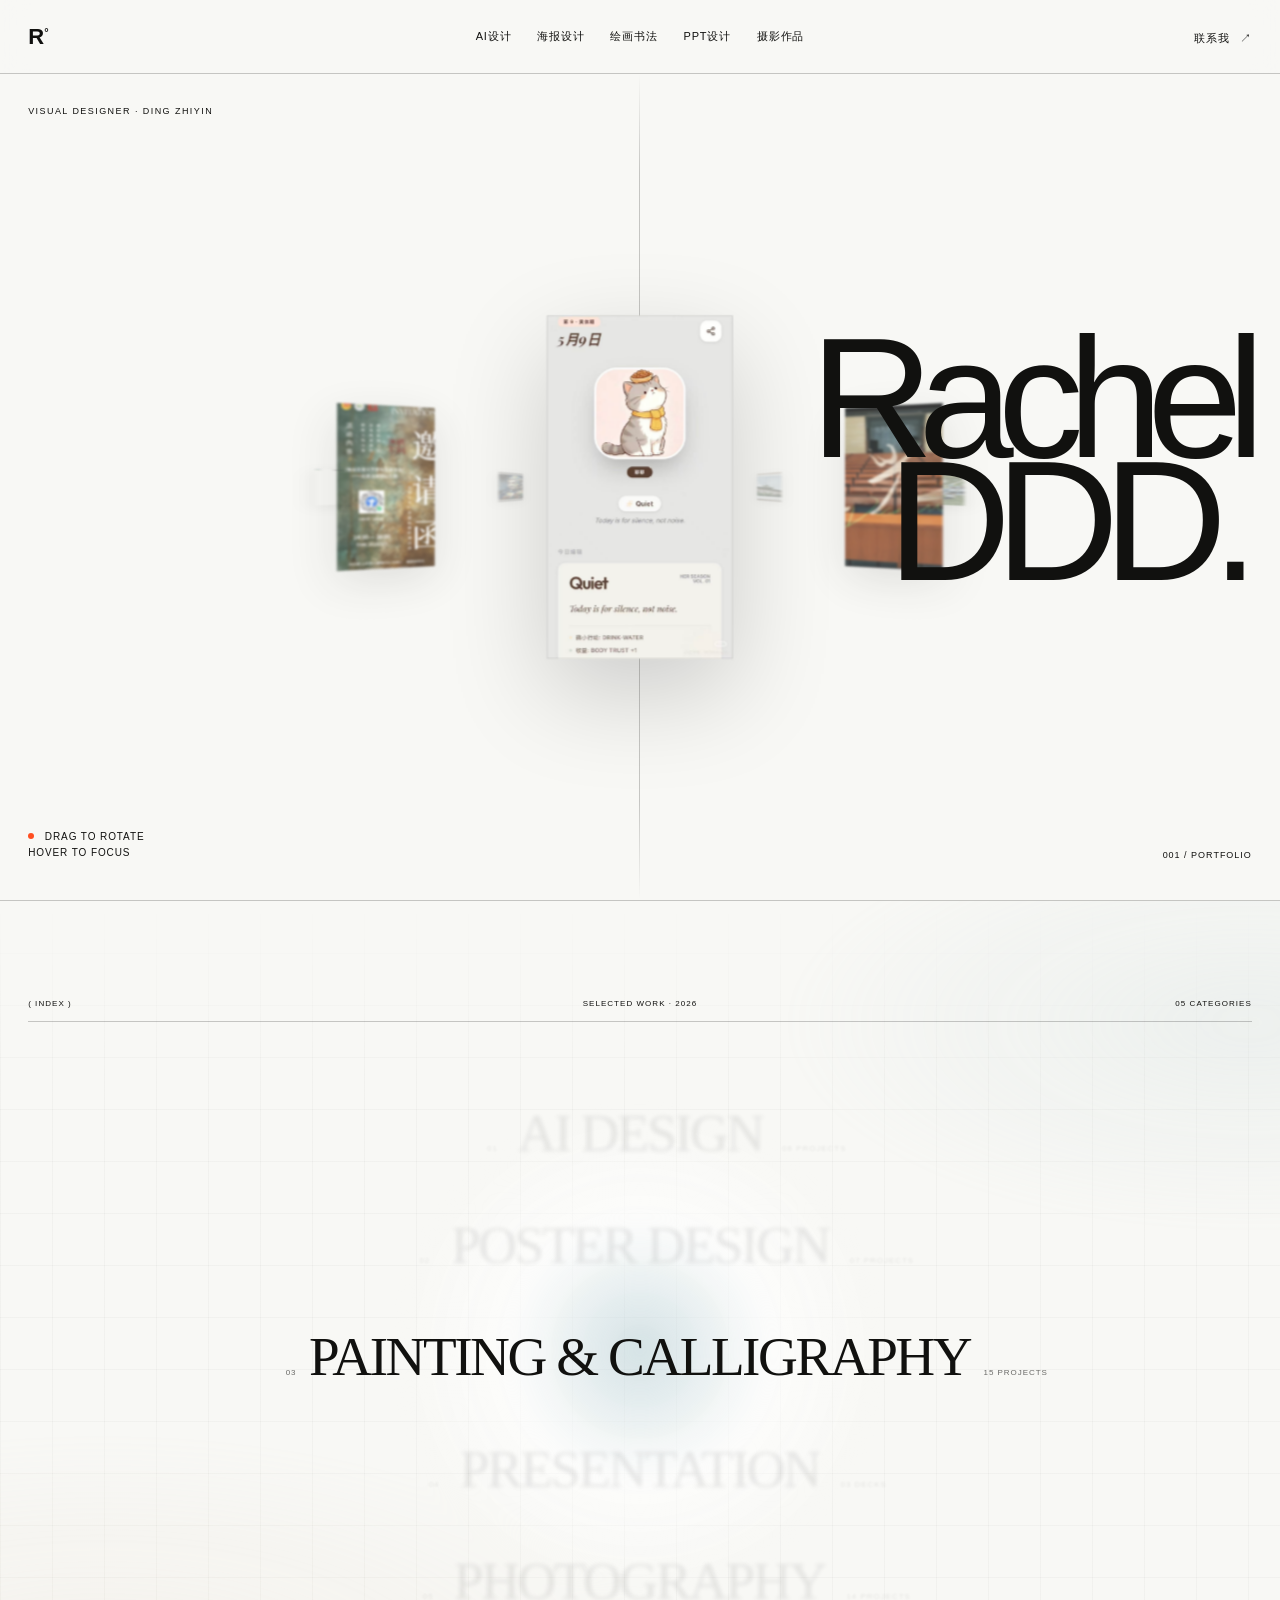
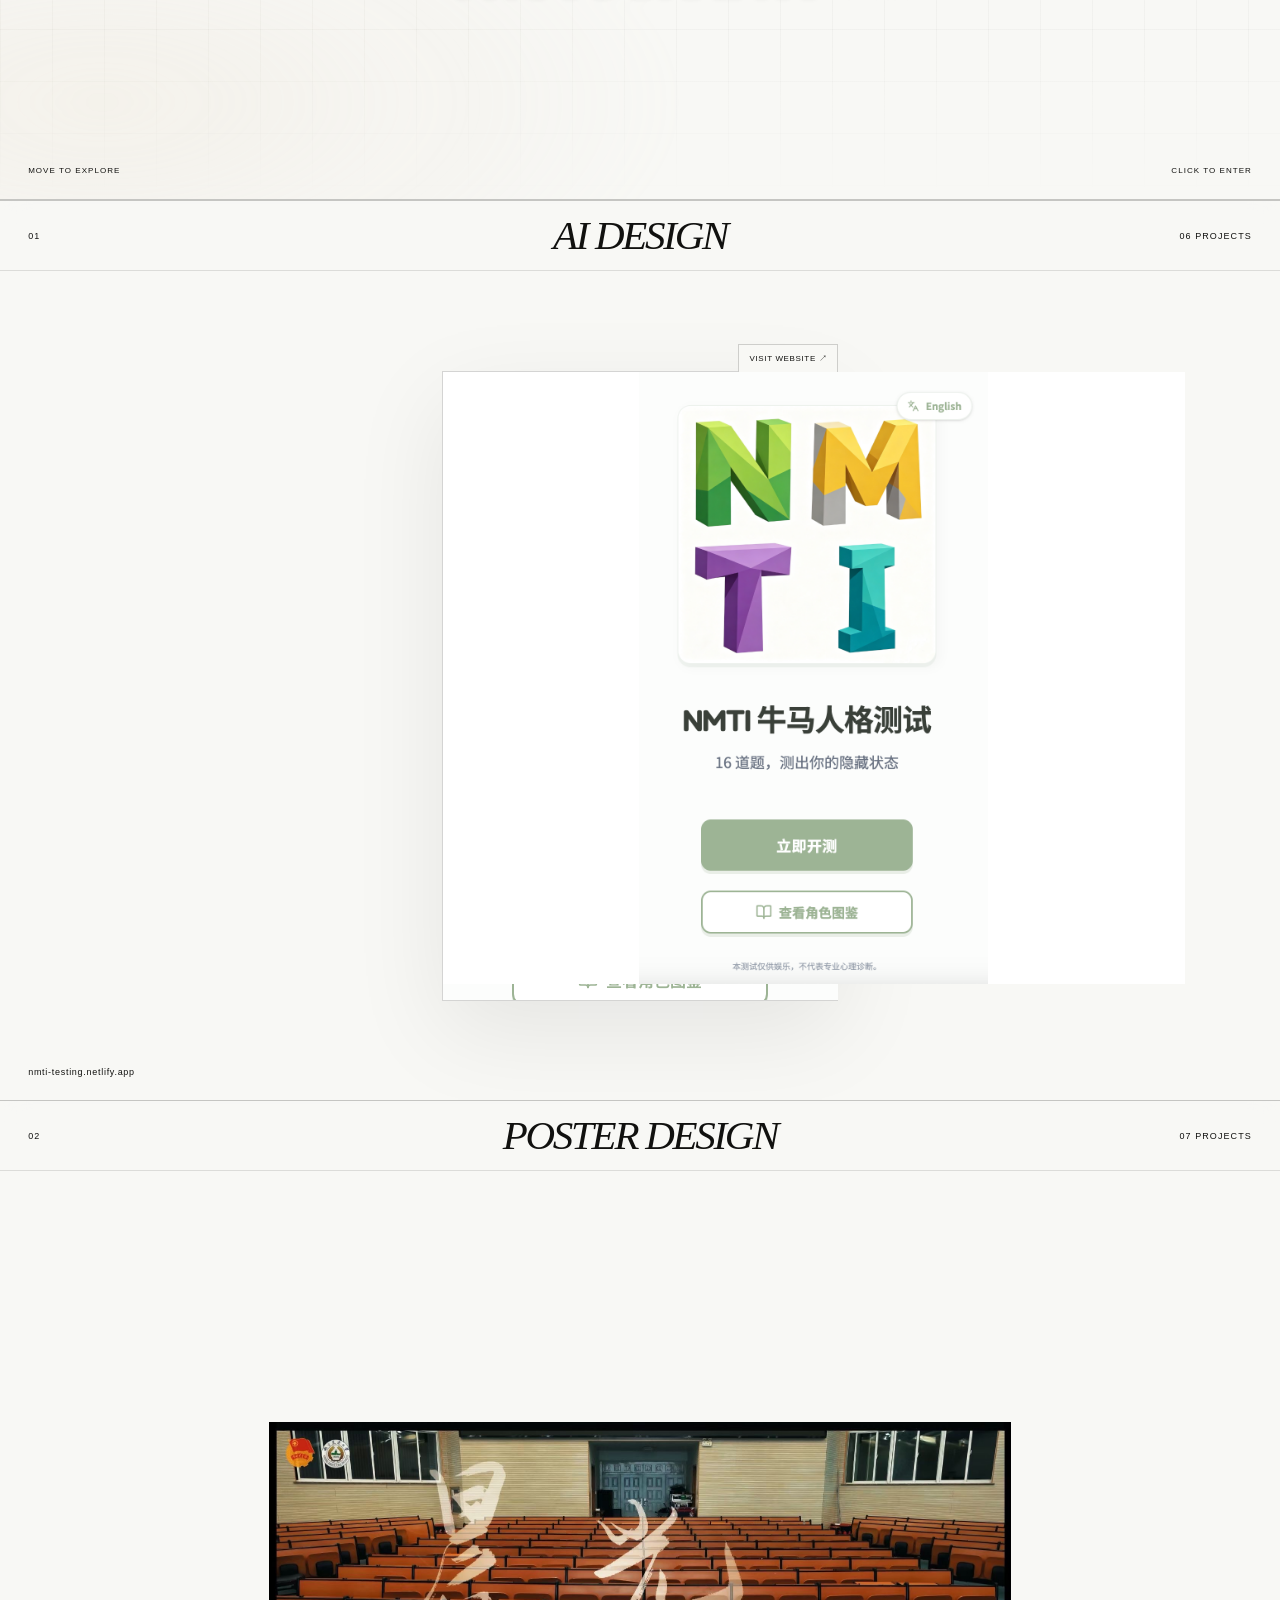
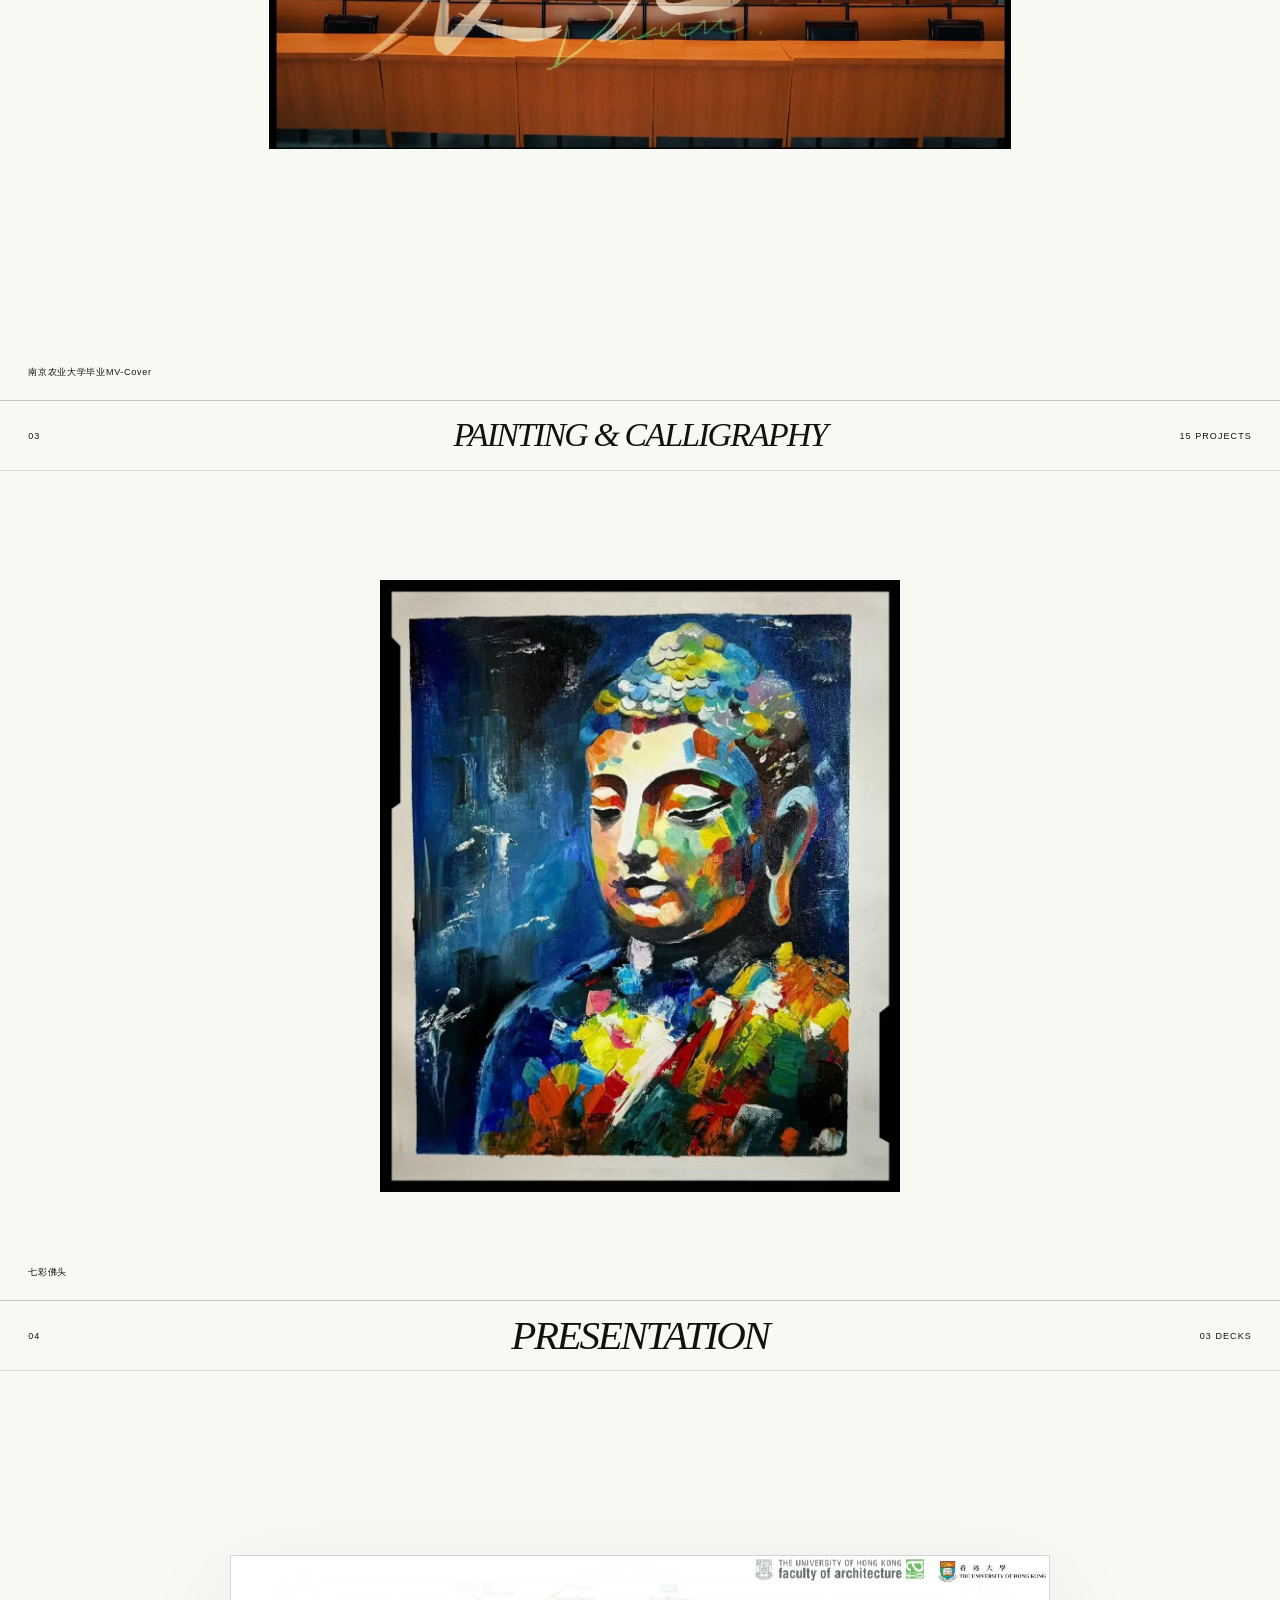
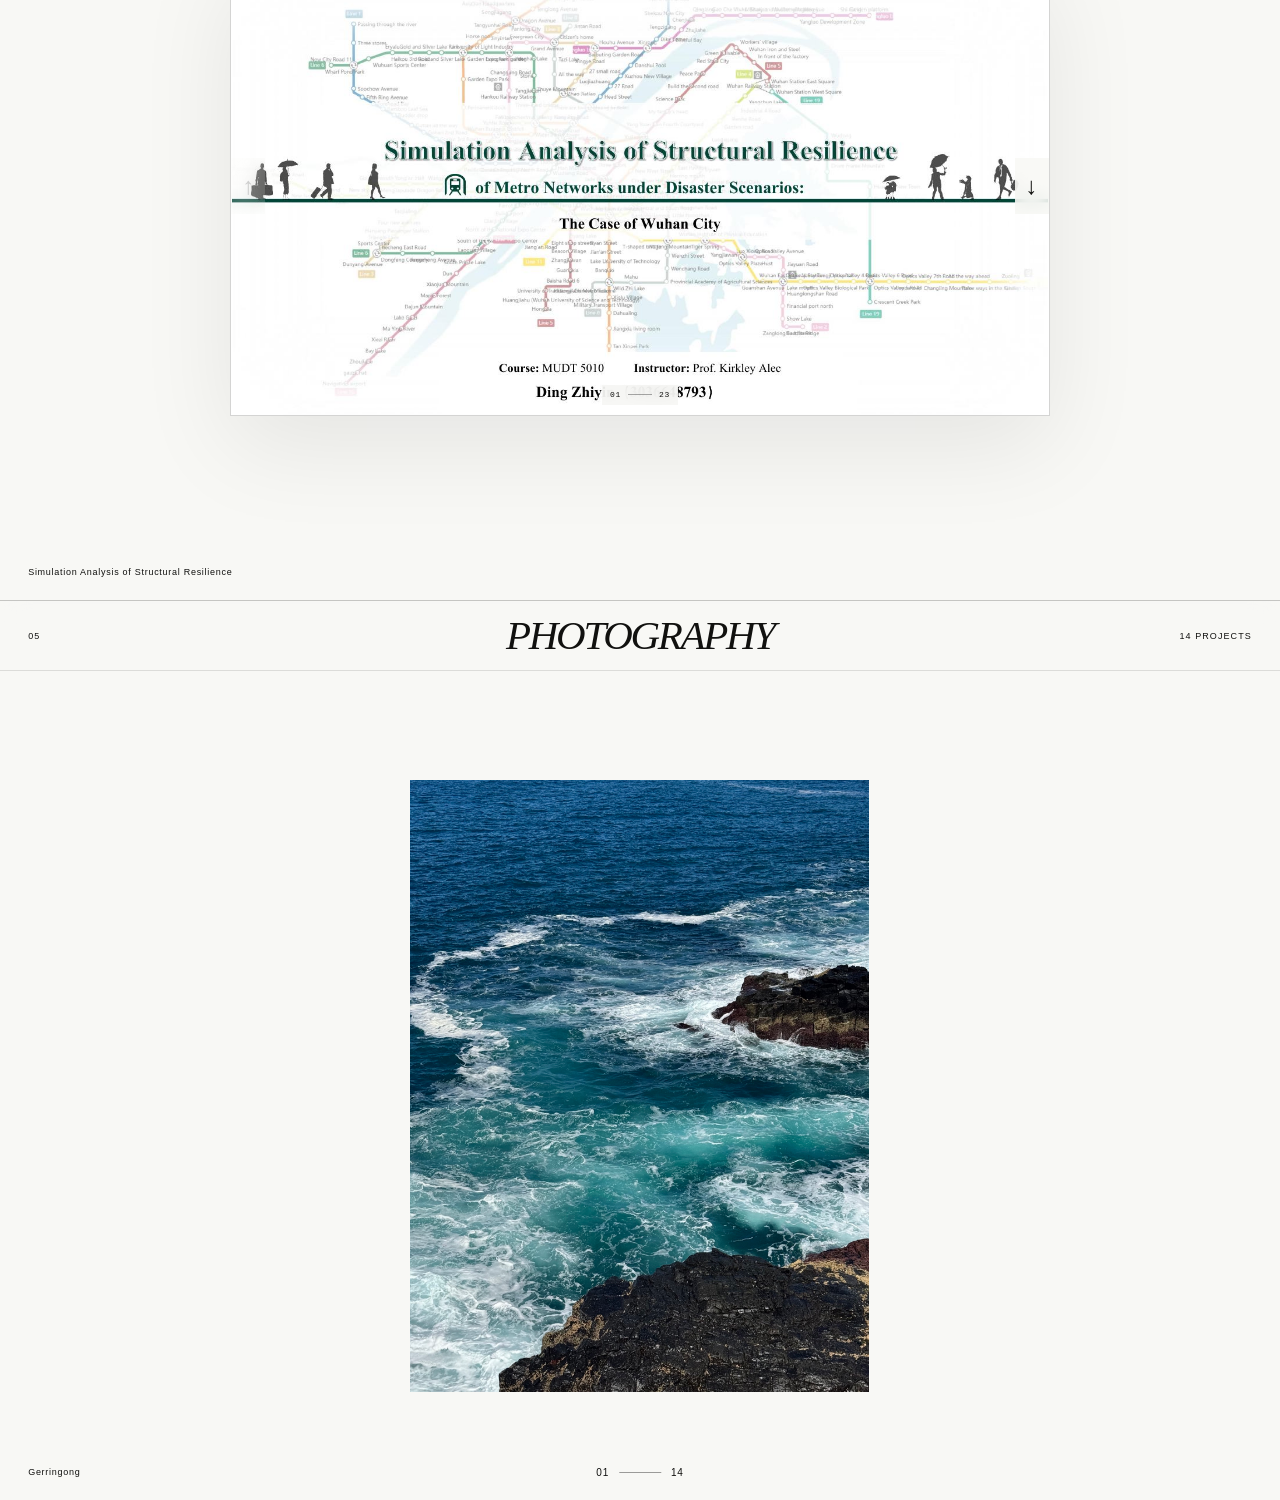
==== preview.html @ ac57196e "Refine interactive project sizing and vertical PPT reading" ====
<!doctype html>
<html lang="zh-CN">
<head>
  <meta charset="utf-8" />
  <meta http-equiv="Content-Type" content="text/html; charset=utf-8" />
  <meta name="viewport" content="width=device-width,initial-scale=1" />
  <title>RachelDDD — Visual Designer</title>
  <link rel="stylesheet" href="app/globals.css" />
</head>
<body>
  <main class="portfolio-shell">
    <header class="site-header">
      <a class="monogram" href="#top">R<span>°</span></a>
      <nav aria-label="作品分类">
        <a href="#category-1">AI设计</a><a href="#category-2">海报设计</a>
        <a href="#category-3">绘画书法</a><a href="#category-4">PPT设计</a><a href="#category-5">摄影作品</a><a class="project-nav-contact" href="mailto:dingzhiyin1025@gmail.com">CONTACT</a>
      </nav>
      <div class="contact-menu">
        <button class="contact" type="button" aria-haspopup="true">联系我 <span>↗</span></button>
        <div class="contact-details" aria-label="联系方式">
          <a href="tel:+8618013836608"><small>TEL</small><strong>+86 18013836608</strong></a>
          <a href="mailto:dingzhiyin1025@gmail.com"><small>EMAIL</small><strong>dingzhiyin1025@gmail.com</strong></a>
        </div>
      </div>
    </header>
    <section class="hero" id="top">
      <div class="intro-meta"><span>VISUAL DESIGNER · DING ZHIYIN</span></div>
      <div class="name-lockup"><span>Rachel</span><span>DDD.</span></div>
      <p class="instruction"><span class="dot"></span> Drag to rotate<br> Hover to focus</p>
      <div class="carousel-stage" aria-label="拖拽浏览作品">
        <div class="carousel-ring">
          <button class="carousel-card" aria-label="App 概览"><img src="public/covers/cover-01.jpg" alt="App 概览"></button>
          <button class="carousel-card" aria-label="毕业 MV 封面"><img src="public/covers/cover-02.jpg" alt="毕业 MV 封面"></button>
          <button class="carousel-card" aria-label="毕业海报"><img src="public/covers/cover-03.jpg" alt="毕业海报"></button>
          <button class="carousel-card" aria-label="油画作品一"><img src="public/covers/cover-04.jpg" alt="油画作品一"></button>
          <button class="carousel-card" aria-label="油画作品二"><img src="public/covers/cover-05.jpg" alt="油画作品二"></button>
          <button class="carousel-card" aria-label="油画作品九"><img src="public/covers/cover-06.jpg" alt="油画作品九"></button>
          <button class="carousel-card" aria-label="邀请函设计"><img src="public/covers/cover-07.jpg" alt="邀请函设计"></button>
        </div>
      </div>
      <div class="index-mark">001 / PORTFOLIO</div>
    </section>
    <section class="directory-page" id="directory" aria-label="作品目录">
      <div class="directory-light" aria-hidden="true"></div>
      <div class="directory-preview" aria-hidden="true"><img src="public/projects/ai/app-overview.jpg" alt="" loading="lazy" decoding="async"></div>
      <header class="directory-header"><span>( INDEX )</span><span>SELECTED WORK · 2026</span><span>05 CATEGORIES</span></header>
      <div class="directory-list">
        <a class="directory-item" href="#category-1" data-category="0" data-preview="public/projects/ai/app-overview.jpg" data-color="126,178,201"><span>01</span><h2>AI DESIGN</h2><em>06 PROJECTS</em><b>↗</b></a>
        <a class="directory-item" href="#category-2" data-category="1" data-preview="public/projects/posters/mv-cover.jpg" data-color="202,146,118"><span>02</span><h2>POSTER DESIGN</h2><em>07 PROJECTS</em><b>↗</b></a>
        <a class="directory-item" href="#category-3" data-category="2" data-preview="public/projects/paintings/mountain-folds-v3.jpg" data-color="127,166,139"><span>03</span><h2>PAINTING &amp; CALLIGRAPHY</h2><em>15 PROJECTS</em><b>↗</b></a>
        <a class="directory-item" href="#category-4" data-category="3" data-preview="public/projects/ppt/5010-01.jpg" data-color="137,150,191"><span>04</span><h2>PRESENTATION</h2><em>03 DECKS</em><b>↗</b></a>
        <a class="directory-item" href="#category-5" data-category="4" data-preview="public/projects/photography/sunset-heaven.jpg" data-color="224,176,105"><span>05</span><h2>PHOTOGRAPHY</h2><em>14 PROJECTS</em><b>↗</b></a>
      </div>
      <footer class="directory-footer"><span>MOVE TO EXPLORE</span><span>CLICK TO ENTER</span></footer>
    </section>
    <div class="project-index">
      <section class="project-section is-theme-active" id="category-1">
        <header class="project-heading"><span>01</span><h2>AI DESIGN</h2><span>06 PROJECTS</span></header>
        <div class="masonry-grid">
          <figure class="project-item project-item--website"><div class="website-viewer website-viewer--nmti"><img class="website-poster" src="public/projects/ai/nmti.png" alt="NMTI 牛马人格测试网站预览" loading="lazy" decoding="async"><iframe data-src="public/nmti-app/index.html" title="NMTI 牛马人格测试网站作品" loading="lazy" allow="fullscreen"></iframe><div class="website-fallback"><span>INTERACTIVE WEBSITE</span><a href="https://nmti-testing.netlify.app/" target="_blank" rel="noopener noreferrer">OPEN IN SAFARI ↗</a></div><a class="website-launch" href="https://nmti-testing.netlify.app/" target="_blank" rel="noopener noreferrer">VISIT WEBSITE ↗</a></div><figcaption>nmti-testing.netlify.app</figcaption></figure>
          <figure class="project-item project-item--website"><div class="website-viewer"><iframe data-src="https://forseason.netlify.app/" title="forseason.netlify.app 网站作品" loading="lazy" allow="camera; microphone; fullscreen" referrerpolicy="strict-origin-when-cross-origin"></iframe><div class="website-fallback"><span>CAMERA EXPERIENCE</span><a href="https://forseason.netlify.app/" target="_blank" rel="noopener noreferrer">OPEN IN SAFARI ↗</a></div><a class="website-launch" href="https://forseason.netlify.app/" target="_blank" rel="noopener noreferrer">VISIT WEBSITE ↗</a></div><figcaption>forseason.netlify.app</figcaption></figure>
          <figure class="project-item"><video autoplay muted loop playsinline webkit-playsinline preload="metadata" poster="public/projects/ai/app-overview.jpg"><source src="public/projects/ai/birthday-gift-safari.m4v" type="video/x-m4v"><source src="public/projects/ai/birthday-gift-web.mp4" type="video/mp4"></video><figcaption>生日礼盒</figcaption></figure>
          <figure class="project-item"><img src="public/projects/ai/character-guide.png" alt="角色图鉴" loading="lazy"><figcaption>角色图鉴</figcaption></figure>
          <figure class="project-item"><img src="public/projects/ai/app-overview.jpg" alt="app概览" loading="lazy"><figcaption>app概览</figcaption></figure>
          <figure class="project-item"><img src="public/projects/ai/puppy.jpg" alt="角色形象puppy" loading="lazy"><figcaption>角色形象puppy</figcaption></figure>
        </div>
      </section>

      <section class="project-section" id="category-2">
        <header class="project-heading"><span>02</span><h2>POSTER DESIGN</h2><span>07 PROJECTS</span></header>
        <div class="masonry-grid">
          <figure class="project-item"><img src="public/projects/posters/mv-cover.jpg" alt="南京农业大学毕业MV-Cover" loading="lazy"><figcaption>南京农业大学毕业MV-Cover</figcaption></figure>
          <figure class="project-item"><img src="public/projects/posters/graduation-poster.jpg" alt="南京农业大学毕业海报" loading="lazy"><figcaption>南京农业大学毕业海报</figcaption></figure>
          <figure class="project-item"><img src="public/projects/posters/opera-event.jpg" alt="戏曲活动海报" loading="lazy"><figcaption>戏曲活动海报</figcaption></figure>
          <figure class="project-item"><img src="public/projects/posters/event-invitation.jpg" alt="活动邀请函" loading="lazy"><figcaption>活动邀请函</figcaption></figure>
          <figure class="project-item"><img src="public/projects/posters/poster-bg-3.jpg" alt="海报背景3" loading="lazy"><figcaption>海报背景3</figcaption></figure>
          <figure class="project-item"><img src="public/projects/posters/lecture-stage-bg.jpg" alt="讲座舞台背景" loading="lazy"><figcaption>讲座舞台背景</figcaption></figure>
          <figure class="project-item"><img src="public/projects/posters/intangible-heritage-event.jpg" alt="非遗活动海报" loading="lazy"><figcaption>非遗活动海报</figcaption></figure>
        </div>
      </section>

      <section class="project-section" id="category-3">
        <header class="project-heading"><span>03</span><h2>PAINTING &amp; CALLIGRAPHY</h2><span>15 PROJECTS</span></header>
        <div class="masonry-grid">
          <figure class="project-item"><img src="public/projects/paintings/colorful-buddha.jpg" alt="七彩佛头" loading="lazy"><figcaption>七彩佛头</figcaption></figure>
          <figure class="project-item"><img src="public/projects/paintings/thousand-li-landscape.jpg" alt="千里江山图" loading="lazy"><figcaption>千里江山图</figcaption></figure>
          <figure class="project-item"><img src="public/projects/paintings/nanjing-ag-main-building.jpg" alt="南京农业大学主楼" loading="lazy"><figcaption>南京农业大学主楼</figcaption></figure>
          <figure class="project-item"><img src="public/projects/paintings/nanjing-ag-anniversary.jpg" alt="南农校庆" loading="lazy"><figcaption>南农校庆</figcaption></figure>
          <figure class="project-item"><img src="public/projects/paintings/night-daisy.jpg" alt="夜间小雏菊" loading="lazy"><figcaption>夜间小雏菊</figcaption></figure>
          <figure class="project-item"><img src="public/projects/paintings/mountain-folds-v3.jpg" alt="岩峦叠翠" loading="lazy"><figcaption>岩峦叠翠</figcaption></figure>
          <figure class="project-item"><img src="public/projects/paintings/drawing.jpg" alt="手绘" loading="lazy"><figcaption>手绘</figcaption></figure>
          <figure class="project-item"><img src="public/projects/paintings/forest-spring.jpg" alt="林泉闲致" loading="lazy"><figcaption>林泉闲致</figcaption></figure>
          <figure class="project-item"><img src="public/projects/paintings/water-lily-v3.jpg" alt="睡莲" loading="lazy"><figcaption>睡莲</figcaption></figure>
          <figure class="project-item"><img src="public/projects/paintings/campfire-forest.jpg" alt="篝火树林" loading="lazy"><figcaption>篝火树林</figcaption></figure>
          <figure class="project-item"><img src="public/projects/paintings/art-lettering.jpg" alt="艺术字" loading="lazy"><figcaption>艺术字</figcaption></figure>
          <figure class="project-item"><img src="public/projects/paintings/samoyed.jpg" alt="萨摩耶" loading="lazy"><figcaption>萨摩耶</figcaption></figure>
          <figure class="project-item"><img src="public/projects/paintings/orchid-v3.jpg" alt="蝴蝶兰" loading="lazy"><figcaption>蝴蝶兰</figcaption></figure>
          <figure class="project-item"><img src="public/projects/paintings/reading-cat.jpg" alt="读书小猫" loading="lazy"><figcaption>读书小猫</figcaption></figure>
          <figure class="project-item"><img src="public/projects/paintings/dragon-year-spring.jpg" alt="龙年春年" loading="lazy"><figcaption>龙年春年</figcaption></figure>
        </div>
      </section>

      <section class="project-section" id="category-4">
        <header class="project-heading"><span>04</span><h2>PRESENTATION</h2><span>03 DECKS</span></header>
        <div class="masonry-grid masonry-grid--slides">
          <figure class="project-item project-item--deck">
            <div class="deck-viewer"><div class="ppt-reader" data-path="public/projects/ppt/slides/simulation" data-pages="23" data-pad="2" aria-label="Simulation Analysis of Structural Resilience，向下滚动查看全部23页"><div class="ppt-track" tabindex="0"></div><button class="ppt-arrow ppt-prev" type="button" aria-label="上一页">↑</button><button class="ppt-arrow ppt-next" type="button" aria-label="下一页">↓</button><div class="ppt-progress"><span>01</span><i></i><span>23</span></div></div></div><figcaption>Simulation Analysis of Structural Resilience</figcaption>
          </figure>
          <figure class="project-item project-item--deck">
            <div class="deck-viewer"><div class="ppt-reader" data-path="public/projects/ppt/slides/waterloo" data-pages="34" data-pad="2" aria-label="WATERLOO SOUTH RENEWAL PROJECT，向下滚动查看全部34页"><div class="ppt-track" tabindex="0"></div><button class="ppt-arrow ppt-prev" type="button" aria-label="上一页">↑</button><button class="ppt-arrow ppt-next" type="button" aria-label="下一页">↓</button><div class="ppt-progress"><span>01</span><i></i><span>34</span></div></div></div><figcaption>WATERLOO SOUTH RENEWAL PROJECT</figcaption>
          </figure>
          <figure class="project-item project-item--deck">
            <div class="deck-viewer"><div class="ppt-reader" data-path="public/projects/ppt/slides/poster" data-pages="1" data-pad="1" aria-label="Poster 演示文稿，共1页"><div class="ppt-track" tabindex="0"></div><div class="ppt-progress"><span>01</span><i></i><span>01</span></div></div></div><figcaption>poster</figcaption>
          </figure>
        </div>
      </section>

      <section class="project-section" id="category-5">
        <header class="project-heading"><span>05</span><h2>PHOTOGRAPHY</h2><span>14 PROJECTS</span></header>
        <div class="masonry-grid">
          <figure class="project-item"><img src="public/projects/photography/gerringong.jpg" alt="Gerringong" loading="lazy"><figcaption>Gerringong</figcaption></figure>
          <figure class="project-item"><img src="public/projects/photography/kiama.jpg" alt="Kiama" loading="lazy"><figcaption>Kiama</figcaption></figure>
          <figure class="project-item"><img src="public/projects/photography/season.jpg" alt="SEASON" loading="lazy"><figcaption>SEASON</figcaption></figure>
          <figure class="project-item"><img src="public/projects/photography/sunset.jpg" alt="Sunset" loading="lazy"><figcaption>Sunset</figcaption></figure>
          <figure class="project-item"><img src="public/projects/photography/hello.jpg" alt="你好" loading="lazy"><figcaption>你好</figcaption></figure>
          <figure class="project-item"><img src="public/projects/photography/kennedy-town-waterfront.jpg" alt="坚尼地城海傍" loading="lazy"><figcaption>坚尼地城海傍</figcaption></figure>
          <figure class="project-item"><img src="public/projects/photography/golden-mountain-v2.jpg" alt="日照金山" loading="lazy"><figcaption>日照金山</figcaption></figure>
          <figure class="project-item"><img src="public/projects/photography/sunset-heaven.jpg" alt="日落天堂" loading="lazy"><figcaption>日落天堂</figcaption></figure>
          <figure class="project-item"><img src="public/projects/photography/one-year-after-graduation.jpg" alt="毕业一年" loading="lazy"><figcaption>毕业一年</figcaption></figure>
          <figure class="project-item"><img src="public/projects/photography/autumn-pilu-temple.jpg" alt="毗卢寺的秋" loading="lazy"><figcaption>毗卢寺的秋</figcaption></figure>
          <figure class="project-item"><img src="public/projects/photography/love.jpg" alt="爱" loading="lazy"><figcaption>爱</figcaption></figure>
          <figure class="project-item"><img src="public/projects/photography/autumn.jpg" alt="秋" loading="lazy"><figcaption>秋</figcaption></figure>
          <figure class="project-item"><img src="public/projects/photography/flower-photography.jpg" alt="花卉影相" loading="lazy"><figcaption>花卉影相</figcaption></figure>
          <figure class="project-item"><img src="public/projects/photography/baotu-spring-water.jpg" alt="趵突泉水" loading="lazy"><figcaption>趵突泉水</figcaption></figure>
        </div>
      </section>
      <div class="page-status" aria-live="polite"><span>01</span><i></i><span>06</span></div>
      <div class="page-cursor" aria-hidden="true"><b>↖</b><span>NEXT (01/06)</span></div>
    </div>
  </main>
  <script>
    const stage = document.querySelector('.carousel-stage');
    const cards = [...document.querySelectorAll('.carousel-card')];
    const step = (Math.PI * 2) / cards.length;
    let rotation = 0, target = 0, velocity = 0, dragging = false, lastX = 0, frame;

    function shortest(value) {
      while (value > Math.PI) value -= Math.PI * 2;
      while (value < -Math.PI) value += Math.PI * 2;
      return value;
    }
    function render() {
      const radius = Math.min(innerWidth * .23, 360);
      cards.forEach((card, i) => {
        const angle = shortest(rotation + i * step);
        const depth = (Math.cos(angle) + 1) / 2;
        const focus = Math.pow(depth, 4);
        const x = Math.sin(angle) * radius;
        const scale = .09 + focus * .91;
        const blur = (1 - Math.pow(depth, 1.4)) * 9;
        card.style.transform = `translate3d(${x}px,0,${depth*120}px) translate(-50%,-50%) scale(${scale}) rotateY(${-angle*.42}rad)`;
        card.style.filter = `blur(${blur}px) saturate(${.35 + depth*.65})`;
        card.style.opacity = .32 + Math.pow(depth, 1.7) * .68;
        card.style.zIndex = Math.round(depth * 100);
        card.dataset.front = depth > .94 ? 'true' : 'false';
      });
    }
    function animate() {
      if (!dragging) {
        velocity *= .92;
        target += velocity;
        rotation += (target - rotation) * .12;
      }
      render();
      frame = requestAnimationFrame(animate);
    }
    function focusCard(index) {
      target = rotation + shortest(-index * step - rotation);
    }
    cards.forEach((card, i) => {
      card.addEventListener('pointerenter', () => { if (!dragging) focusCard(i); });
      card.addEventListener('click', () => focusCard(i));
    });
    stage.addEventListener('pointerdown', e => {
      dragging = true; velocity = 0; lastX = e.clientX;
      stage.setPointerCapture(e.pointerId); stage.classList.add('is-dragging');
    });
    stage.addEventListener('pointermove', e => {
      if (!dragging) return;
      const delta = e.clientX - lastX; lastX = e.clientX;
      velocity = delta * .00085;
      rotation += delta * .0065; target = rotation; render();
    });
    function release(e) {
      if (!dragging) return;
      dragging = false; stage.classList.remove('is-dragging');
      if (e.pointerId !== undefined) stage.releasePointerCapture(e.pointerId);
      target = Math.round((target + velocity * 15) / step) * step;
    }
    stage.addEventListener('pointerup', release);
    stage.addEventListener('pointercancel', release);
    addEventListener('resize', render);
    render(); animate();

    const projectIndex = document.querySelector('.project-index');
    const siteHeader = document.querySelector('.site-header');
    const directory = document.querySelector('.directory-page');
    const directoryPreview = directory.querySelector('.directory-preview');
    const directoryPreviewImage = directoryPreview.querySelector('img');
    const directoryItems = [...directory.querySelectorAll('.directory-item')];
    directoryItems[Math.min(2, directoryItems.length - 1)]?.classList.add('is-focused');
    const themeSections = [...document.querySelectorAll('.project-section')];
    const themeLinks = [...document.querySelectorAll('nav a[href^="#category-"]')];
    const pageStatus = document.querySelector('.page-status');
    const pageCursor = document.querySelector('.page-cursor');
    const themeStates = themeSections.map(section => ({
      section,
      cards: [...section.querySelectorAll('.project-item')],
      current: 0
    }));
    let activeTheme = Math.max(0, themeSections.findIndex(section => `#${section.id}` === location.hash));
    let cursorDirection = 1;

    const padPage = value => String(value).padStart(2, '0');

    function activateEmbeddedContent(card) {
      hydratePptReader(card);
      const iframe = card.querySelector('iframe[data-src]');
      if (!iframe || iframe.hasAttribute('src')) return;
      const isMobilePoster = matchMedia('(max-width: 800px)').matches &&
        (card.classList.contains('project-item--deck') || card.querySelector('.website-viewer--nmti'));
      if (!isMobilePoster) iframe.src = iframe.dataset.src;
    }

    function hydratePptReader(card) {
      const reader = card.querySelector('.ppt-reader:not([data-ready])');
      if (!reader) return;
      reader.dataset.ready = 'true';
      const track = reader.querySelector('.ppt-track');
      const total = Number(reader.dataset.pages);
      const pad = Number(reader.dataset.pad);
      const currentLabel = reader.querySelector('.ppt-progress span');
      const fragment = document.createDocumentFragment();
      for (let page = 1; page <= total; page += 1) {
        const image = new Image();
        image.src = `${reader.dataset.path}/slide-${String(page).padStart(pad, '0')}.jpg`;
        image.alt = `第 ${page} 页，共 ${total} 页`;
        image.loading = page <= 2 ? 'eager' : 'lazy';
        image.decoding = 'async';
        image.draggable = false;
        fragment.appendChild(image);
      }
      track.appendChild(fragment);
      const go = direction => track.scrollBy({ top: direction * track.clientHeight, behavior: 'smooth' });
      reader.querySelector('.ppt-prev')?.addEventListener('click', () => go(-1));
      reader.querySelector('.ppt-next')?.addEventListener('click', () => go(1));
      track.addEventListener('keydown', event => {
        if (['ArrowUp', 'ArrowDown', 'PageUp', 'PageDown', 'ArrowLeft', 'ArrowRight'].includes(event.key)) {
          event.preventDefault();
          event.stopPropagation();
          go(['ArrowDown', 'PageDown', 'ArrowRight'].includes(event.key) ? 1 : -1);
        }
      });
      let dragging = false;
      let dragStartY = 0;
      let dragStartScroll = 0;
      track.addEventListener('pointerdown', event => {
        if (event.pointerType === 'touch' || event.button !== 0 || event.target.closest('button')) return;
        dragging = true;
        dragStartY = event.clientY;
        dragStartScroll = track.scrollTop;
        track.classList.add('is-dragging');
        track.setPointerCapture(event.pointerId);
      });
      track.addEventListener('pointermove', event => {
        if (!dragging) return;
        event.preventDefault();
        track.scrollTop = dragStartScroll - (event.clientY - dragStartY);
      });
      const finishDrag = event => {
        if (!dragging) return;
        dragging = false;
        track.classList.remove('is-dragging');
        if (track.hasPointerCapture(event.pointerId)) track.releasePointerCapture(event.pointerId);
        const page = Math.round(track.scrollTop / track.clientHeight);
        track.scrollTo({ top: page * track.clientHeight, behavior: 'smooth' });
      };
      track.addEventListener('pointerup', finishDrag);
      track.addEventListener('pointercancel', finishDrag);
      let frame = 0;
      track.addEventListener('scroll', () => {
        cancelAnimationFrame(frame);
        frame = requestAnimationFrame(() => {
          const page = Math.min(total, Math.max(1, Math.round(track.scrollTop / track.clientHeight) + 1));
          currentLabel.textContent = padPage(page);
          reader.querySelector('.ppt-prev')?.toggleAttribute('disabled', page === 1);
          reader.querySelector('.ppt-next')?.toggleAttribute('disabled', page === total);
        });
      }, { passive: true });
      reader.querySelector('.ppt-prev')?.setAttribute('disabled', '');
    }

    function renderProjectViewer() {
      themeStates.forEach((state, themeIndex) => {
        const isActiveTheme = themeIndex === activeTheme;
        state.section.classList.toggle('is-theme-active', isActiveTheme);
        themeLinks[themeIndex]?.classList.toggle('is-active', isActiveTheme);
        state.cards.forEach((card, cardIndex) => {
          card.classList.toggle('is-active', cardIndex === state.current);
          card.classList.toggle('is-before', cardIndex < state.current);
          card.classList.toggle('is-after', cardIndex > state.current);
          if (isActiveTheme && cardIndex === state.current) activateEmbeddedContent(card);
          const video = card.querySelector('video');
          if (video) {
            if (isActiveTheme && cardIndex === state.current) video.play().catch(() => {});
            else video.pause();
          }
        });
      });

      const state = themeStates[activeTheme];
      state.section.appendChild(pageStatus);
      const current = padPage(state.current + 1);
      const total = padPage(state.cards.length);
      pageStatus.innerHTML = `<span>${current}</span><i></i><span>${total}</span>`;
      pageCursor.querySelector('span').textContent = `${cursorDirection > 0 ? 'NEXT' : 'PREV'} (${current}/${total})`;
    }

    function turnPage(direction) {
      const state = themeStates[activeTheme];
      state.current = (state.current + direction + state.cards.length) % state.cards.length;
      renderProjectViewer();
    }

    themeLinks.forEach((link, index) => {
      link.addEventListener('click', event => {
        event.preventDefault();
        activeTheme = index;
        themeStates[index].current = 0;
        history.replaceState(null, '', link.getAttribute('href'));
        renderProjectViewer();
        themeSections[index].scrollIntoView({ behavior: 'smooth', block: 'start' });
      });
    });

    directory.addEventListener('pointermove', event => {
      const rect = directory.getBoundingClientRect();
      directory.style.setProperty('--light-x', `${event.clientX - rect.left}px`);
      directory.style.setProperty('--light-y', `${event.clientY - rect.top}px`);
      let closestIndex = 0;
      let closestDistance = Infinity;
      directoryItems.forEach((item, index) => {
        const itemRect = item.getBoundingClientRect();
        const distance = Math.abs(event.clientY - (itemRect.top + itemRect.height / 2));
        if (distance < closestDistance) {
          closestDistance = distance;
          closestIndex = index;
        }
      });
      directoryItems.forEach((item, index) => item.classList.toggle('is-focused', index === closestIndex));
    });
    directoryItems.forEach(item => {
      item.addEventListener('pointerenter', () => {
        directoryItems.forEach(other => other.classList.toggle('is-focused', other === item));
        directoryPreviewImage.src = item.dataset.preview;
        directory.style.setProperty('--directory-rgb', item.dataset.color);
        directoryPreview.classList.add('is-visible');
      });
      item.addEventListener('pointerleave', () => directoryPreview.classList.remove('is-visible'));
      item.addEventListener('click', event => {
        event.preventDefault();
        activeTheme = Number(item.dataset.category);
        themeStates[activeTheme].current = 0;
        history.replaceState(null, '', item.getAttribute('href'));
        renderProjectViewer();
        themeSections[activeTheme].scrollIntoView({ behavior: 'smooth', block: 'start' });
      });
    });

    const themeObserver = new IntersectionObserver(entries => {
      const visible = entries
        .filter(entry => entry.isIntersecting)
        .sort((a, b) => b.intersectionRatio - a.intersectionRatio)[0];
      if (!visible) return;
      const nextTheme = themeSections.indexOf(visible.target);
      if (nextTheme >= 0 && nextTheme !== activeTheme) {
        activeTheme = nextTheme;
        history.replaceState(null, '', `#${visible.target.id}`);
        renderProjectViewer();
      }
    }, { threshold: [0.35, 0.55, 0.75] });
    themeSections.forEach(section => themeObserver.observe(section));

    const projectNavObserver = new IntersectionObserver(entries => {
      const inProjects = entries.some(entry => entry.isIntersecting);
      siteHeader.classList.toggle('is-project-nav', inProjects);
      if (!inProjects) siteHeader.classList.remove('is-open');
    }, { threshold: .02 });
    projectNavObserver.observe(projectIndex);

    siteHeader.querySelector('.monogram').addEventListener('click', event => {
      if (!siteHeader.classList.contains('is-project-nav') || matchMedia('(hover: hover)').matches) return;
      if (!siteHeader.classList.contains('is-open')) {
        event.preventDefault();
        siteHeader.classList.add('is-open');
      }
    });
    document.addEventListener('pointerdown', event => {
      if (!siteHeader.contains(event.target)) siteHeader.classList.remove('is-open');
    });

    projectIndex.addEventListener('pointermove', event => {
      if (event.pointerType === 'touch') return;
      if (event.target.closest('.ppt-reader')) {
        projectIndex.classList.remove('is-cursor-active');
        return;
      }
      const hoveredSection = event.target.closest('.project-section');
      const hoveredTheme = themeSections.indexOf(hoveredSection);
      if (hoveredTheme >= 0 && hoveredTheme !== activeTheme) {
        activeTheme = hoveredTheme;
        renderProjectViewer();
      }
      cursorDirection = event.clientX < innerWidth / 2 ? -1 : 1;
      const state = themeStates[activeTheme];
      pageCursor.querySelector('span').textContent = `${cursorDirection > 0 ? 'NEXT' : 'PREV'} (${padPage(state.current + 1)}/${padPage(state.cards.length)})`;
      pageCursor.style.left = `${event.clientX + 18}px`;
      pageCursor.style.top = `${event.clientY + 18}px`;
      projectIndex.classList.add('is-cursor-active');
    });
    projectIndex.addEventListener('pointerleave', () => projectIndex.classList.remove('is-cursor-active'));
    projectIndex.addEventListener('click', event => {
      if (event.target.closest('a, button, .ppt-reader')) return;
      const clickedSection = event.target.closest('.project-section');
      const clickedTheme = themeSections.indexOf(clickedSection);
      if (clickedTheme >= 0) activeTheme = clickedTheme;
      turnPage(event.clientX < innerWidth / 2 ? -1 : 1);
    });
    addEventListener('keydown', event => {
      if (event.key === 'ArrowRight') turnPage(1);
      if (event.key === 'ArrowLeft') turnPage(-1);
    });

    renderProjectViewer();
  </script>
</body>
</html>
---- app/globals.css ----
:root {
  --ink: #11110f;
  --paper: #f8f8f5;
  --line: rgba(17, 17, 15, 0.22);
}

* {
  box-sizing: border-box;
}

html {
  scroll-behavior: smooth;
  -webkit-text-size-adjust: 100%;
  text-size-adjust: 100%;
}

body {
  margin: 0;
  background: var(--paper);
  color: var(--ink);
  font-family: -apple-system, BlinkMacSystemFont, "SF Pro Text", "PingFang SC", "Hiragino Sans GB", "Microsoft YaHei", Arial, sans-serif;
  font-synthesis: none;
  -webkit-font-smoothing: antialiased;
  text-rendering: optimizeLegibility;
}

a {
  color: inherit;
  text-decoration: none;
}

.portfolio-shell {
  min-height: 100vh;
  overflow-x: hidden;
}

.site-header {
  position: fixed;
  inset: 0 0 auto 0;
  z-index: 50;
  display: grid;
  grid-template-columns: 1fr auto 1fr;
  align-items: center;
  height: 74px;
  padding: 0 2.2vw;
  border-bottom: 1px solid var(--line);
  background: rgba(248, 248, 245, 0.88);
  backdrop-filter: blur(14px);
  transition: width 520ms cubic-bezier(.16, 1, .3, 1), height 420ms ease, padding 420ms ease, border-radius 420ms ease, background 320ms ease;
}

.site-header.is-project-nav {
  inset: 0 auto auto 50%;
  width: clamp(760px, 56vw, 1120px);
  height: 60px;
  padding: 0;
  display: block;
  overflow: visible;
  border: 0;
  border-radius: 0;
  background: transparent;
  backdrop-filter: none;
  transform: translateX(-50%);
  isolation: isolate;
}

.site-header.is-project-nav::before,
.site-header.is-project-nav::after {
  content: "";
  position: absolute;
  z-index: -1;
  top: 0;
  background: #090909;
  transition: height 560ms cubic-bezier(.16, 1, .3, 1), width 560ms cubic-bezier(.16, 1, .3, 1), border-radius 560ms cubic-bezier(.16, 1, .3, 1), clip-path 560ms cubic-bezier(.16, 1, .3, 1);
}

.site-header.is-project-nav::before {
  right: 0;
  left: 0;
  height: 0;
  border-radius: 0 0 52px 52px;
  clip-path: none;
}

.site-header.is-project-nav::after {
  left: 50%;
  width: 168px;
  height: 54px;
  border-radius: 0 0 54px 54px;
  transform: translateX(-50%);
}

.site-header.is-project-nav:hover::before,
.site-header.is-project-nav:focus-within::before,
.site-header.is-project-nav.is-open::before {
  height: 48px;
  border-radius: 0 0 52px 52px;
  clip-path: none;
}

.site-header.is-project-nav:hover::after,
.site-header.is-project-nav:focus-within::after,
.site-header.is-project-nav.is-open::after {
  width: 168px;
  height: 48px;
  border-radius: 0 0 48px 48px;
}

.site-header.is-project-nav .monogram {
  position: absolute;
  z-index: 3;
  top: 9px;
  left: 50%;
  font-family: Didot, "Bodoni 72", "Times New Roman", serif;
  font-size: 25px;
  font-weight: 400;
  letter-spacing: -.04em;
  color: #fff;
  white-space: nowrap;
  transform: translateX(-50%);
}

.site-header.is-project-nav .monogram span {
  display: none;
}

.site-header.is-project-nav nav {
  position: absolute;
  inset: 0 28px auto;
  display: grid;
  grid-template-columns: repeat(7, minmax(0, 1fr));
  align-items: center;
  height: 48px;
  gap: 0;
  padding: 0;
  color: #fff;
  opacity: 0;
  filter: blur(5px);
  transform: translateY(-5px);
  pointer-events: none;
  white-space: nowrap;
  transition: opacity 220ms ease 40ms, filter 360ms ease, transform 360ms cubic-bezier(.16, 1, .3, 1);
}

.site-header.is-project-nav nav a { justify-self: center; }
.site-header.is-project-nav nav a:nth-child(1) { grid-column: 1; }
.site-header.is-project-nav nav a:nth-child(2) { grid-column: 2; }
.site-header.is-project-nav nav a:nth-child(3) { grid-column: 3; }
.site-header.is-project-nav nav a:nth-child(4) { grid-column: 5; }
.site-header.is-project-nav nav a:nth-child(5) { grid-column: 6; }
.site-header.is-project-nav nav a:nth-child(6) { grid-column: 7; }

.site-header.is-project-nav:hover nav,
.site-header.is-project-nav:focus-within nav,
.site-header.is-project-nav.is-open nav {
  opacity: 1;
  filter: blur(0);
  transform: translateY(0);
  pointer-events: auto;
}

.site-header.is-project-nav .contact-menu {
  display: none;
}

.project-nav-contact { display: none; }
.site-header.is-project-nav .project-nav-contact { display: block; }

.monogram {
  width: fit-content;
  font-size: 22px;
  font-weight: 700;
  letter-spacing: -0.08em;
}

.monogram span {
  position: relative;
  top: -8px;
  margin-left: 2px;
  font-size: 11px;
}

nav {
  display: flex;
  gap: clamp(14px, 2vw, 34px);
  font-size: 11px;
  letter-spacing: 0.08em;
}

nav a,
.contact {
  position: relative;
}

nav a::after,
.contact::after {
  content: "";
  position: absolute;
  right: 0;
  bottom: -6px;
  left: 0;
  height: 1px;
  background: currentColor;
  transform: scaleX(0);
  transform-origin: right;
  transition: transform 300ms ease;
}

nav a:hover::after,
.contact:hover::after {
  transform: scaleX(1);
  transform-origin: left;
}

.contact {
  justify-self: end;
  padding: 0;
  border: 0;
  background: transparent;
  color: inherit;
  font-family: inherit;
  font-size: 11px;
  letter-spacing: 0.08em;
  cursor: pointer;
}

.contact span {
  display: inline-block;
  margin-left: 6px;
  transition: transform 250ms ease;
}

.contact:hover span {
  transform: translate(3px, -3px);
}

.contact-menu {
  position: relative;
  justify-self: end;
}

.contact-menu::after {
  content: "";
  position: absolute;
  top: 100%;
  right: 0;
  width: 100%;
  height: 24px;
}

.contact-details {
  position: absolute;
  top: calc(100% + 22px);
  right: 0;
  width: 320px;
  padding: 15px 17px 16px;
  border: 1px solid var(--line);
  background: rgba(248, 248, 245, .97);
  box-shadow: 0 18px 50px rgba(17, 17, 15, .08);
  opacity: 0;
  transform: translateY(-8px);
  pointer-events: none;
  transition: opacity 220ms ease, transform 220ms ease;
}

.contact-menu:hover .contact-details,
.contact-menu:focus-within .contact-details {
  opacity: 1;
  transform: translateY(0);
  pointer-events: auto;
}

.contact-details a {
  display: grid;
  grid-template-columns: 44px minmax(0, 1fr);
  column-gap: 20px;
  align-items: baseline;
  padding: 8px 0;
  border-bottom: 1px solid rgba(17, 17, 15, .12);
}

.contact-details a:last-child {
  border-bottom: 0;
}

.contact-details small {
  font: 8px/1 var(--font-geist-mono), monospace;
  letter-spacing: .14em;
  opacity: .55;
}

.contact-details strong {
  font-size: 11px;
  font-weight: 400;
  letter-spacing: .02em;
  white-space: nowrap;
}

.contact-details a:hover strong {
  text-decoration: underline;
  text-underline-offset: 4px;
}

.hero {
  position: relative;
  min-height: 100svh;
  padding-top: 74px;
  cursor: crosshair;
  isolation: isolate;
}

.hero::before {
  content: "";
  position: absolute;
  inset: 74px 50% 0 auto;
  width: 1px;
  background: linear-gradient(transparent, var(--line) 12%, var(--line) 88%, transparent);
}

.intro-meta {
  position: absolute;
  top: 106px;
  left: 2.2vw;
  display: flex;
  gap: 30px;
  text-transform: uppercase;
  font-size: 9px;
  letter-spacing: 0.16em;
}

.name-lockup {
  position: absolute;
  right: 2.4vw;
  top: 50%;
  z-index: 30;
  display: flex;
  flex-direction: column;
  align-items: flex-end;
  transform: translateY(-46%);
  font-size: clamp(94px, 13.4vw, 220px);
  font-weight: 500;
  line-height: 0.72;
  letter-spacing: -0.092em;
  pointer-events: none;
  opacity: 1;
}

.name-lockup span:last-child {
  margin-right: 0.035em;
}

.instruction {
  position: absolute;
  bottom: 40px;
  left: 2.2vw;
  margin: 0;
  font-size: 10px;
  line-height: 1.55;
  letter-spacing: 0.09em;
  text-transform: uppercase;
}

.dot {
  display: inline-block;
  width: 6px;
  height: 6px;
  margin: 0 7px 1px 0;
  border-radius: 50%;
  background: #ff4e20;
  animation: pulse 1.6s ease-in-out infinite;
}

.index-mark {
  position: absolute;
  right: 2.2vw;
  bottom: 40px;
  font-family: var(--font-geist-mono), monospace;
  font-size: 9px;
  letter-spacing: 0.11em;
}

.orbital-gallery {
  --mx: 0px;
  --my: 0px;
  position: absolute;
  inset: 74px 0 0;
  z-index: 2;
  pointer-events: none;
  transform: translate(var(--mx), var(--my));
  transition: transform 900ms cubic-bezier(.16,1,.3,1);
}

.orbital-gallery img {
  position: absolute;
  width: clamp(88px, 8.2vw, 138px);
  aspect-ratio: 4 / 5;
  object-fit: cover;
  opacity: 0;
  filter: grayscale(1) blur(12px);
  animation: orbitReveal 7.8s cubic-bezier(.16,1,.3,1) infinite;
}

.orbital-gallery img:nth-child(1) { top: 11%; left: 5%; --rotation: -7deg; animation-delay: 0s; }
.orbital-gallery img:nth-child(2) { top: 19%; left: 28%; --rotation: 5deg; animation-delay: .45s; }
.orbital-gallery img:nth-child(3) { top: 7%; right: 35%; --rotation: -3deg; animation-delay: .9s; }
.orbital-gallery img:nth-child(4) { top: 19%; right: 4%; --rotation: 6deg; animation-delay: 1.35s; }
.orbital-gallery img:nth-child(5) { bottom: 7%; right: 8%; --rotation: -5deg; animation-delay: 1.8s; }
.orbital-gallery img:nth-child(6) { bottom: 4%; left: 34%; --rotation: 4deg; animation-delay: 2.25s; }
.orbital-gallery img:nth-child(7) { bottom: 13%; left: 7%; --rotation: -2deg; animation-delay: 2.7s; }

.trail-layer {
  position: fixed;
  inset: 0;
  z-index: 10;
  overflow: hidden;
  pointer-events: none;
}

.trail-image {
  position: absolute;
  width: clamp(135px, 13vw, 220px);
  max-height: 31vh;
  object-fit: cover;
  box-shadow: 0 18px 55px rgba(0, 0, 0, 0.12);
  animation: revealAndBlur 1450ms cubic-bezier(0.2, 0.7, 0.25, 1) forwards;
  will-change: opacity, filter, scale;
}

.carousel-stage {
  position: absolute;
  inset: 74px 0 0;
  z-index: 10;
  overflow: hidden;
  cursor: grab;
  touch-action: none;
  user-select: none;
  perspective: 1100px;
}

.carousel-stage.is-dragging {
  cursor: grabbing;
}

.carousel-ring {
  position: absolute;
  inset: 0;
  transform-style: preserve-3d;
}

.carousel-card {
  position: absolute;
  top: 50%;
  left: 50%;
  width: clamp(130px, 13vw, 220px);
  height: min(34vh, 320px);
  padding: 0;
  border: 0;
  outline: 0;
  background: transparent;
  transform-origin: center;
  transform-style: preserve-3d;
  will-change: transform, filter, opacity;
  cursor: inherit;
}

.carousel-card::after {
  content: "";
  position: absolute;
  inset: 0;
  border: 1px solid rgba(17, 17, 15, 0.08);
  pointer-events: none;
}

.carousel-card img {
  width: 100%;
  height: 100%;
  display: block;
  object-fit: cover;
  pointer-events: none;
  box-shadow: 0 24px 80px rgba(0, 0, 0, 0.12);
}

.carousel-card[data-front="true"] img {
  box-shadow: 0 30px 90px rgba(0, 0, 0, 0.18);
}

.carousel-card:focus-visible::after {
  border: 2px solid #ff4e20;
}

.ring-image {
  width: clamp(82px, 8vw, 130px);
  transform: translate(-50%, -50%) rotate(var(--turn));
  animation: ringReveal 1850ms cubic-bezier(.16,1,.3,1) var(--delay) forwards;
}

.mobile-work-strip {
  display: none;
}

.directory-page {
  --light-x: 50%;
  --light-y: 50%;
  --directory-rgb: 126, 178, 201;
  position: relative;
  min-height: 100svh;
  padding: 98px 2.2vw 24px;
  display: grid;
  grid-template-rows: auto 1fr auto;
  overflow: hidden;
  border-top: 1px solid var(--line);
  border-bottom: 1px solid var(--line);
  background: var(--paper);
  isolation: isolate;
}

.directory-page::before {
  content: "";
  position: absolute;
  z-index: -2;
  inset: 0;
  background-image:
    linear-gradient(rgba(17, 17, 15, .026) 1px, transparent 1px),
    linear-gradient(90deg, rgba(17, 17, 15, .026) 1px, transparent 1px);
  background-size: 52px 52px;
  mask-image: linear-gradient(to bottom, transparent, #000 20%, #000 82%, transparent);
}

.directory-light {
  position: absolute;
  z-index: -1;
  inset: -20%;
  background:
    radial-gradient(circle 330px at var(--light-x) var(--light-y), rgba(var(--directory-rgb), .34), rgba(255, 255, 255, .68) 38%, transparent 72%),
    radial-gradient(ellipse 46% 30% at 20% 78%, rgba(226, 213, 184, .2), transparent 72%),
    radial-gradient(ellipse 38% 24% at 84% 24%, rgba(183, 203, 207, .18), transparent 70%);
  filter: blur(12px) saturate(.82);
  opacity: .95;
  transition: background 420ms ease;
  pointer-events: none;
}

.directory-header,
.directory-footer {
  position: relative;
  z-index: 3;
  display: grid;
  grid-template-columns: 1fr auto 1fr;
  align-items: center;
  font-family: var(--font-geist-mono), monospace;
  font-size: 8px;
  letter-spacing: .13em;
}

.directory-header {
  padding-bottom: 13px;
  border-bottom: 1px solid var(--line);
}

.directory-header span:nth-child(2) { justify-self: center; }
.directory-header span:last-child { justify-self: end; }

.directory-list {
  position: relative;
  z-index: 3;
  width: min(1180px, 92vw);
  margin: 0 auto;
  align-self: center;
  display: flex;
  flex-direction: column;
  justify-content: center;
}

.directory-item {
  position: relative;
  display: grid;
  grid-template-columns: minmax(34px, 1fr) auto minmax(34px, 1fr);
  align-items: baseline;
  min-height: clamp(74px, 12.5vh, 112px);
  overflow: visible;
}

.directory-item::before {
  display: none;
}

.directory-item > span,
.directory-item > em {
  font-family: var(--font-geist-mono), monospace;
  font-size: 8px;
  font-style: normal;
  letter-spacing: .12em;
  color: rgba(17, 17, 15, .14);
  opacity: .65;
  filter: blur(1.2px);
  transition: color 380ms ease, opacity 380ms ease, filter 420ms ease;
}

.directory-item > span {
  justify-self: end;
  margin-right: clamp(12px, 1.4vw, 22px);
}

.directory-item > em {
  justify-self: start;
  margin-left: clamp(12px, 1.4vw, 22px);
}

.directory-item h2 {
  margin: 0;
  justify-self: center;
  color: rgba(17, 17, 15, .14);
  font-family: Didot, "Bodoni 72", "Times New Roman", "Songti SC", serif;
  font-size: clamp(34px, 4.25vw, 64px);
  font-weight: 400;
  line-height: .96;
  letter-spacing: -.045em;
  white-space: nowrap;
  opacity: .62;
  filter: blur(2.2px);
  transform: scale(.985);
  transition: color 400ms ease, opacity 400ms ease, filter 450ms ease, transform 450ms cubic-bezier(.16, 1, .3, 1);
}

.directory-item b {
  display: none;
}

.directory-item:hover h2 { letter-spacing: -.045em; }

.directory-item.is-focused h2 {
  color: var(--ink);
  opacity: 1;
  filter: blur(0);
  transform: scale(1.015);
}

.directory-item.is-focused > span,
.directory-item.is-focused > em {
  color: rgba(17, 17, 15, .62);
  opacity: 1;
  filter: blur(0);
}

.directory-footer {
  grid-template-columns: 1fr 1fr;
  padding-top: 15px;
}

.directory-footer span:last-child { justify-self: end; }

.directory-preview {
  display: none;
}

.directory-preview.is-visible {
  opacity: .86;
  filter: blur(0) grayscale(.08);
}

.directory-preview img {
  width: 100%;
  height: 100%;
  object-fit: cover;
}

.project-index {
  position: relative;
  z-index: 2;
  height: auto;
  min-height: 0;
  overflow: visible;
  background: var(--paper);
}

.project-section {
  display: block;
  position: relative;
  height: 100svh;
  min-height: 680px;
  scroll-margin-top: 74px;
  scroll-snap-align: start;
  border-top: 1px solid var(--line);
}

.project-section.is-theme-active {
  display: block;
}

.project-heading {
  position: absolute;
  top: 0;
  left: 0;
  right: 0;
  z-index: 40;
  display: grid;
  grid-template-columns: 1fr auto 1fr;
  align-items: center;
  min-height: 70px;
  padding: 0 2.2vw;
  border-bottom: 1px solid rgba(17, 17, 15, 0.12);
  background: rgba(248, 248, 245, 0.9);
  backdrop-filter: blur(14px);
}

.project-heading h2 {
  margin: 0;
  font-size: clamp(28px, 3.2vw, 52px);
  font-family: Didot, "Bodoni 72", "Times New Roman", serif;
  font-style: italic;
  font-weight: 400;
  line-height: 0.9;
  letter-spacing: -0.055em;
}

#category-3 .project-heading h2 {
  font-size: clamp(24px, 2.65vw, 43px);
}

.project-heading span {
  font-family: var(--font-geist-mono), monospace;
  font-size: 9px;
  letter-spacing: 0.12em;
}

.project-heading span:last-child {
  justify-self: end;
}

.masonry-grid {
  position: absolute;
  inset: 70px 0 0;
  display: block;
  overflow: hidden;
  perspective: 1800px;
  perspective-origin: 50% 48%;
  line-height: normal;
}

.masonry-grid--slides {
  display: block;
}

.project-item {
  position: absolute;
  inset: 0;
  display: grid;
  place-items: center;
  width: 100%;
  height: 100%;
  margin: 0;
  overflow: hidden;
  background: var(--paper);
  opacity: 0;
  transform: translate3d(13%, 0, 0) rotateY(-8deg) scale(.985);
  transform-origin: left center;
  pointer-events: none;
  will-change: transform, opacity;
  transition: transform 850ms cubic-bezier(.77, 0, .175, 1), opacity 420ms ease;
}

.project-item::after {
  content: "";
  position: absolute;
  inset: 0;
  background: linear-gradient(90deg, rgba(20, 20, 18, .12), transparent 7%, transparent 88%, rgba(20, 20, 18, .035));
  opacity: 0;
  pointer-events: none;
  transition: opacity 500ms ease;
}

.project-item.is-active {
  z-index: 3;
  opacity: 1;
  transform: translate3d(0, 0, 0) rotateY(0) scale(1);
  pointer-events: auto;
}

.project-item.is-before {
  z-index: 4;
  opacity: 0;
  transform: translate3d(-9%, 0, 0) rotateY(-86deg) scale(.965);
}

.project-item.is-before::after {
  opacity: 1;
}

.project-item.is-after {
  z-index: 2;
}

.project-item img,
.project-item video {
  display: block;
  width: min(58vw, 850px);
  height: min(68vh, 680px);
  object-fit: contain;
  border-radius: 0;
  transition: filter 320ms ease, opacity 320ms ease;
}

.project-item figcaption {
  position: absolute;
  left: 2.2vw;
  bottom: 22px;
  z-index: 10;
  display: block;
  max-width: 42vw;
  font-family: var(--font-geist-mono), monospace;
  font-size: 9px;
  font-weight: 400;
  letter-spacing: .08em;
  line-height: 1.35;
}

.project-item:hover img,
.project-item:hover video {
  filter: brightness(0.96);
}

.project-item--deck {
  overflow: visible;
}

.project-item--website {
  overflow: visible;
}

.website-viewer {
  position: relative;
  width: min(72vw, 1080px);
  height: min(70vh, 700px);
  border: 1px solid rgba(17, 17, 15, .18);
  background: #fff;
  box-shadow: 0 30px 90px rgba(17, 17, 15, .08);
}

.website-viewer--nmti {
  width: min(31vw, 500px);
  height: min(70vh, 700px);
}

.website-viewer iframe {
  display: block;
  width: 100%;
  height: 100%;
  border: 0;
  background: #fff;
}

.website-poster {
  position: absolute;
  inset: 0;
  display: none;
  width: 100%;
  height: 100%;
  object-fit: contain;
  background: #fff;
}

.website-launch {
  position: absolute;
  right: -1px;
  bottom: 100%;
  z-index: 5;
  padding: 8px 10px;
  border: 1px solid rgba(17, 17, 15, .18);
  border-bottom: 0;
  background: var(--paper);
  font-family: var(--font-geist-mono), monospace;
  font-size: 8px;
  letter-spacing: .08em;
  white-space: nowrap;
}

.website-launch:hover {
  text-decoration: underline;
  text-underline-offset: 3px;
}

.website-fallback {
  position: absolute;
  z-index: 4;
  right: 10px;
  bottom: 10px;
  display: none;
  align-items: center;
  gap: 8px;
  padding: 7px 8px;
  background: rgba(248, 248, 245, .94);
  color: var(--ink);
  font: 400 7px/1 -apple-system, BlinkMacSystemFont, sans-serif;
  letter-spacing: .06em;
}

.website-fallback a {
  text-decoration: underline;
  text-underline-offset: 2px;
}

.deck-viewer {
  position: relative;
  width: min(64vw, 1080px, calc((100vh - 190px) * 1.7778));
  aspect-ratio: 16 / 9;
  max-height: none;
  border: 1px solid rgba(17, 17, 15, .18);
  background: #fff;
  box-shadow: 0 30px 90px rgba(17, 17, 15, .08);
}

.ppt-reader,
.ppt-track {
  width: 100%;
  height: 100%;
}

.ppt-reader {
  position: relative;
  overflow: hidden;
  background: #fff;
  touch-action: pan-y pinch-zoom;
}

.ppt-track {
  display: flex;
  flex-direction: column;
  overflow-x: hidden;
  overflow-y: auto;
  overscroll-behavior-y: contain;
  scroll-snap-type: y mandatory;
  scrollbar-width: none;
  -webkit-overflow-scrolling: touch;
  cursor: grab;
}

.ppt-track.is-dragging {
  scroll-snap-type: none;
  cursor: grabbing;
  user-select: none;
}

.ppt-track::-webkit-scrollbar { display: none; }

.ppt-track img {
  flex: 0 0 100%;
  width: 100%;
  height: 100%;
  object-fit: contain;
  scroll-snap-align: center;
  scroll-snap-stop: always;
  background: #fff;
  user-select: none;
  -webkit-user-drag: none;
}

.ppt-arrow {
  position: absolute;
  z-index: 4;
  top: 50%;
  display: grid;
  place-items: center;
  width: 34px;
  height: 56px;
  padding: 0;
  border: 0;
  background: rgba(248, 248, 245, .82);
  color: var(--ink);
  font: 300 24px/1 Georgia, serif;
  transform: translateY(-50%);
  cursor: pointer;
  backdrop-filter: blur(8px);
}

.ppt-prev { left: 0; }
.ppt-next { right: 0; }
.ppt-arrow:disabled { opacity: .18; cursor: default; }

.ppt-progress {
  position: absolute;
  z-index: 4;
  left: 50%;
  bottom: 10px;
  display: flex;
  align-items: center;
  gap: 7px;
  min-width: 76px;
  padding: 6px 8px;
  background: rgba(248, 248, 245, .9);
  font: 400 8px/1 -apple-system, BlinkMacSystemFont, monospace;
  letter-spacing: .08em;
  transform: translateX(-50%);
  backdrop-filter: blur(8px);
}

.ppt-progress i { flex: 1; height: 1px; background: currentColor; opacity: .35; }

.ppt-reader:hover .ppt-progress,
.project-index:has(.ppt-reader:hover) > .page-cursor,
.project-index:has(.website-viewer:hover) > .page-cursor,
.project-section:has(.ppt-reader:hover) > .page-status,
.project-section:has(.website-viewer:hover) > .page-status {
  opacity: 0 !important;
}

.deck-viewer iframe {
  display: block;
  width: 100%;
  height: 100%;
  border: 0;
  background: #fff;
}

.deck-poster {
  position: absolute;
  inset: 0;
  display: none;
  width: 100%;
  height: 100%;
  object-fit: contain;
  background: #fff;
}

.deck-actions {
  position: absolute;
  right: -1px;
  bottom: 100%;
  z-index: 5;
  display: flex;
  align-items: center;
  gap: 16px;
  padding: 8px 10px;
  border: 1px solid rgba(17, 17, 15, .18);
  border-bottom: 0;
  background: var(--paper);
  font-family: var(--font-geist-mono), monospace;
  font-size: 8px;
  letter-spacing: .08em;
  white-space: nowrap;
}

.deck-actions span {
  opacity: .48;
}

.deck-actions a:hover {
  text-decoration: underline;
  text-underline-offset: 3px;
}

.page-status {
  position: absolute;
  z-index: 60;
  left: 50%;
  bottom: 22px;
  display: flex;
  align-items: center;
  gap: 10px;
  transform: translateX(-50%);
  font-family: var(--font-geist-mono), monospace;
  font-size: 10px;
  letter-spacing: .08em;
  pointer-events: none;
}

.page-status i {
  width: 42px;
  height: 1px;
  background: currentColor;
  opacity: .4;
}

.page-cursor {
  position: fixed;
  z-index: 100;
  display: flex;
  align-items: flex-start;
  gap: 5px;
  opacity: 0;
  transform: translate3d(0, 5px, 0);
  transition: opacity 120ms ease, transform 120ms ease;
  pointer-events: none;
}

.page-cursor b {
  font: 400 18px/1 Arial, sans-serif;
}

.page-cursor span {
  display: block;
  padding: 3px 5px 4px;
  border-radius: 2px;
  background: #090909;
  color: #fff;
  font: 500 18px/1 Arial, sans-serif;
  letter-spacing: -.03em;
  white-space: nowrap;
}

.project-index.is-cursor-active,
.project-index.is-cursor-active * {
  cursor: none !important;
}

.project-index.is-cursor-active .page-cursor {
  opacity: 1;
  transform: translate3d(0, 0, 0);
}

nav a.is-active {
  opacity: 1;
}

@keyframes revealAndBlur {
  0% { opacity: 0; filter: blur(10px); scale: 0.82; }
  18% { opacity: 1; filter: blur(0); scale: 1; }
  62% { opacity: 0.82; filter: blur(2px); }
  100% { opacity: 0; filter: blur(17px); scale: 0.94; }
}

@keyframes orbitReveal {
  0%, 8% { opacity: 0; filter: grayscale(1) blur(14px); transform: scale(.82) rotate(var(--rotation)); }
  18%, 48% { opacity: .34; filter: grayscale(.15) blur(0); transform: scale(1) rotate(var(--rotation)); }
  70%, 100% { opacity: 0; filter: grayscale(1) blur(16px); transform: scale(.93) rotate(var(--rotation)); }
}

@keyframes ringReveal {
  0% { opacity: 0; filter: blur(14px) grayscale(1); scale: .76; }
  22%, 52% { opacity: .96; filter: blur(0) grayscale(0); scale: 1; }
  100% { opacity: 0; filter: blur(18px) grayscale(.6); scale: .88; }
}

@keyframes pulse {
  50% { opacity: 0.35; transform: scale(0.72); }
}

@media (max-width: 800px) {
  .site-header {
    grid-template-columns: 1fr auto;
    height: 64px;
    padding: 0 18px;
  }

  nav {
    position: fixed;
    top: 64px;
    right: 0;
    left: 0;
    justify-content: space-between;
    gap: 8px;
    padding: 14px 18px;
    border-bottom: 1px solid var(--line);
    background: var(--paper);
    font-size: 8px;
    overflow-x: auto;
  }

  .site-header.is-project-nav {
    width: calc(100vw - 12px);
    height: 60px;
    padding: 0;
  }

  .site-header.is-project-nav::after { width: 112px; height: 54px; }

  .site-header.is-project-nav nav {
    position: absolute;
    inset: 0 6px auto;
    grid-template-columns: repeat(7, minmax(0, 1fr));
    gap: 0;
    height: 54px;
    padding: 0;
    border: 0;
    background: transparent;
    overflow: hidden;
    font-size: clamp(6px, 1.85vw, 7px);
  }

  .site-header.is-project-nav nav a {
    letter-spacing: .02em;
    transform: scale(.94);
  }

  .site-header.is-project-nav .project-nav-contact { font-size: 0; }
  .site-header.is-project-nav .project-nav-contact::before { content: "MAIL"; font-size: 7px; }

  .contact { font-size: 9px; }
  .contact-details { top: calc(100% + 24px); width: min(320px, calc(100vw - 36px)); }
  .hero { min-height: 82svh; padding-top: 104px; }
  .hero::before { display: none; }
  .intro-meta { top: 126px; left: 18px; }

  .name-lockup {
    right: 18px;
    top: 50%;
    font-size: clamp(78px, 25vw, 126px);
    line-height: 0.78;
  }

  .carousel-stage { inset: 104px 0 0; }
  .carousel-card {
    width: min(42vw, 200px);
    height: min(34vh, 300px);
  }

  .instruction { left: 18px; bottom: 26px; }
  .index-mark { right: 18px; bottom: 26px; }
  .orbital-gallery { inset: 104px 0 0; }
  .orbital-gallery img { width: 74px; }
  .orbital-gallery img:nth-child(3),
  .orbital-gallery img:nth-child(6) { display: none; }
  .trail-image { width: 120px; }

  .directory-page { min-height: 100svh; padding: 122px 18px 20px; }
  .directory-header { grid-template-columns: 1fr 1fr; }
  .directory-header span:nth-child(2) { display: none; }
  .directory-list { width: 100%; }
  .directory-item { grid-template-columns: 24px auto 24px; min-height: clamp(68px, 11.5vh, 94px); }
  .directory-item > span { margin-right: 8px; }
  .directory-item em { display: none; }
  .directory-item h2 { max-width: 76vw; font-size: clamp(25px, 7vw, 38px); line-height: .94; white-space: normal; text-align: center; filter: blur(1.5px); }
  .directory-item.is-focused h2 { filter: blur(0); }
  .directory-preview { display: none; }
  .directory-light { filter: blur(18px); }

  .project-index { min-height: 0; }
  .project-section {
    height: 100svh;
    min-height: 0;
    scroll-margin-top: 58px;
  }

  .project-section::before,
  .project-section::after {
    position: absolute;
    z-index: 55;
    top: 50%;
    color: rgba(17, 17, 15, .46);
    font: 400 14px/1 var(--font-geist-mono), monospace;
    pointer-events: none;
  }

  .project-section::before { content: "‹"; left: 12px; }
  .project-section::after { content: "›"; right: 12px; }

  .project-heading { top: 0; min-height: 58px; padding: 0 18px; }

  .project-heading h2 {
    font-size: clamp(34px, 12vw, 58px);
  }

  #category-3 .project-heading h2 {
    font-size: clamp(19px, 5.8vw, 28px);
    letter-spacing: -.045em;
  }

  .project-item {
    height: 100%;
  }

  .project-item img,
  .project-item video {
    width: min(82vw, 520px);
    height: min(66vh, 620px);
  }

  .project-item figcaption {
    bottom: 16px;
    left: 18px;
    padding: 6px 7px;
    font-size: 8px;
    opacity: 1;
  }

  .masonry-grid { inset: 58px 0 0; }
  .deck-viewer { width: 88vw; height: auto; max-height: none; }
  .website-viewer--nmti { width: 76vw; height: min(62svh, 560px); }
  .deck-viewer .ppt-track img { width: 100%; height: 100%; }
  .ppt-arrow { width: 30px; height: 48px; font-size: 20px; }
  .ppt-progress { bottom: 7px; padding: 5px 7px; font-size: 7px; }
  .website-viewer { width: 76vw; height: min(62svh, 560px); }
  .website-viewer--nmti iframe { display: none; }
  .website-viewer--nmti .website-poster { display: block; }
  .deck-actions { right: -1px; max-width: 76vw; gap: 7px; padding: 7px 8px; font-size: 6px; }
  .website-launch { font-size: 7px; }
  .website-fallback { display: flex; }
  .page-cursor { display: none; }
  .page-status { bottom: 16px; }
}

@media (max-width: 380px) {
  .site-header.is-project-nav .project-nav-contact { display: none; }
  .site-header.is-project-nav nav a:nth-child(5) { grid-column: 7; }
  .project-heading { padding: 0 12px; }
  .project-heading span { font-size: 7px; }
}

@media (prefers-reduced-motion: reduce) {
  *, *::before, *::after {
    scroll-behavior: auto !important;
    animation-duration: 0.01ms !important;
    animation-iteration-count: 1 !important;
  }

  .orbital-gallery img { opacity: 0.24; filter: none; }
}
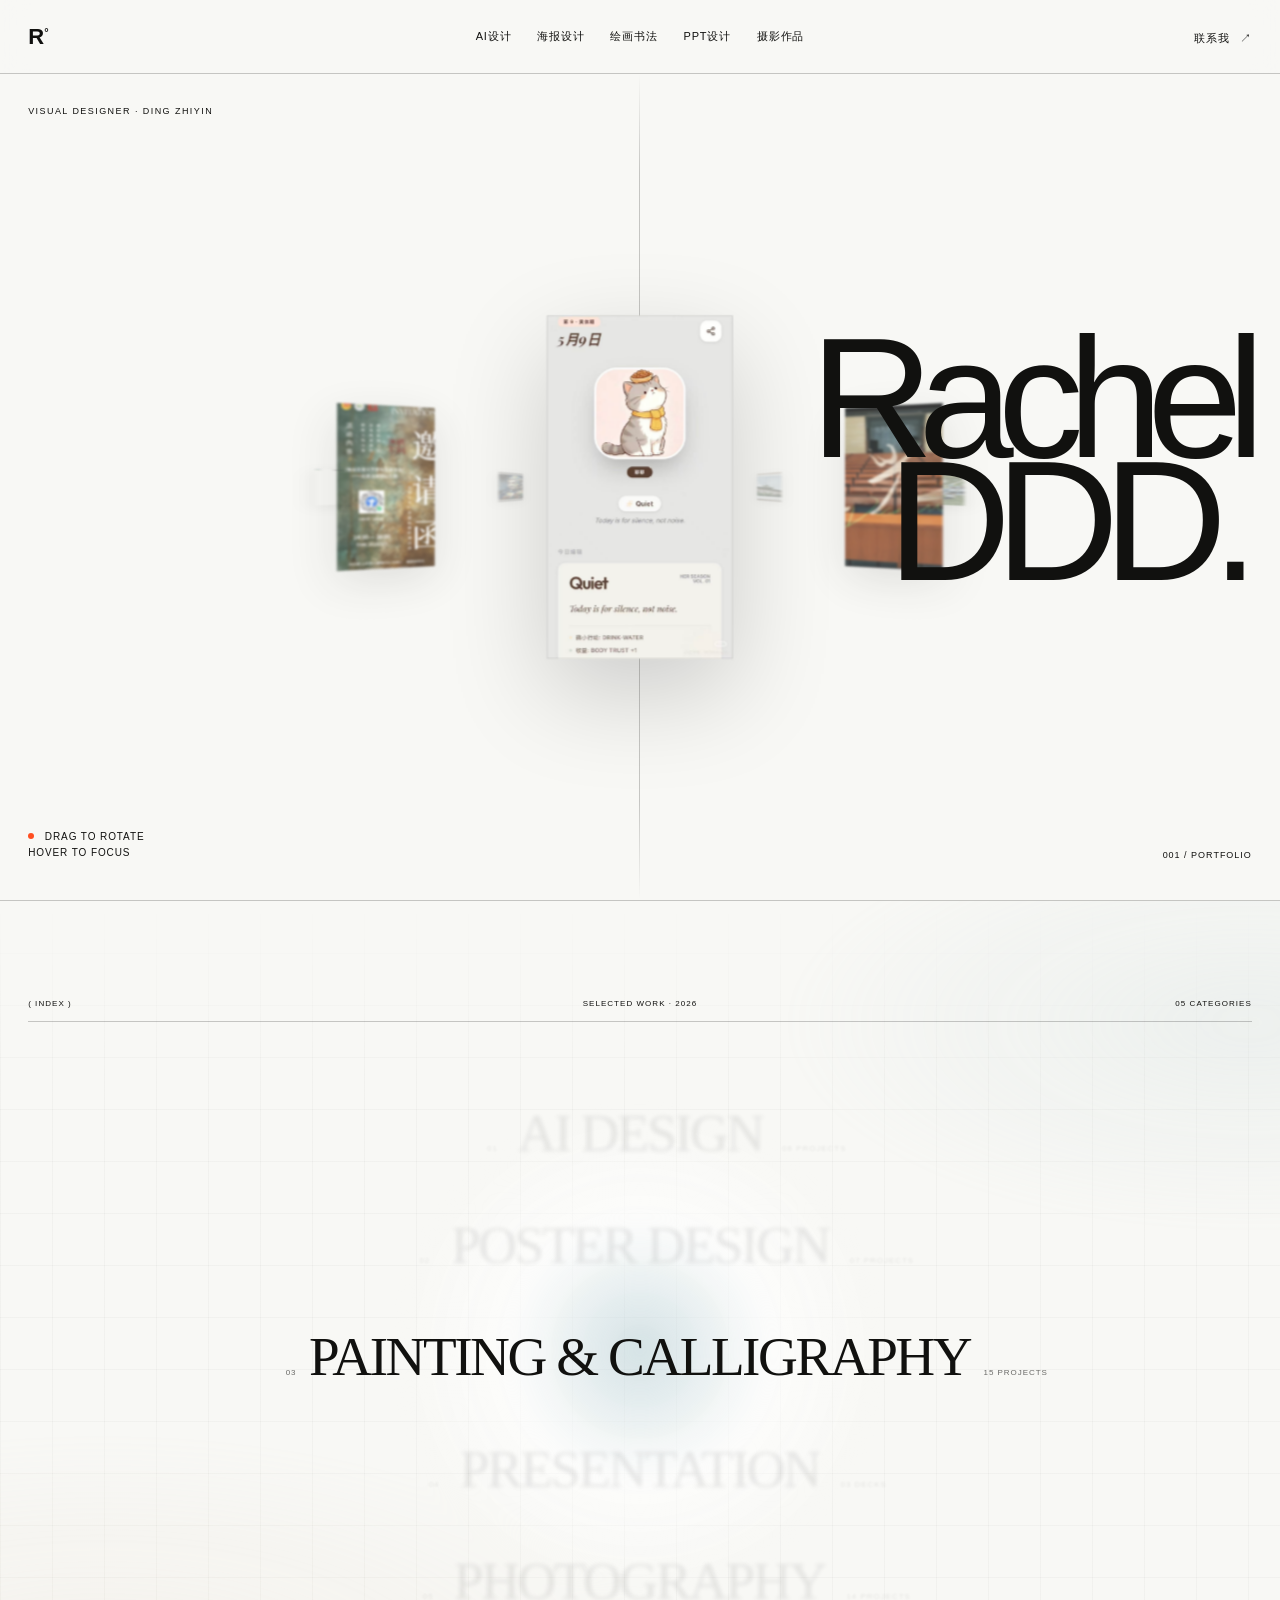
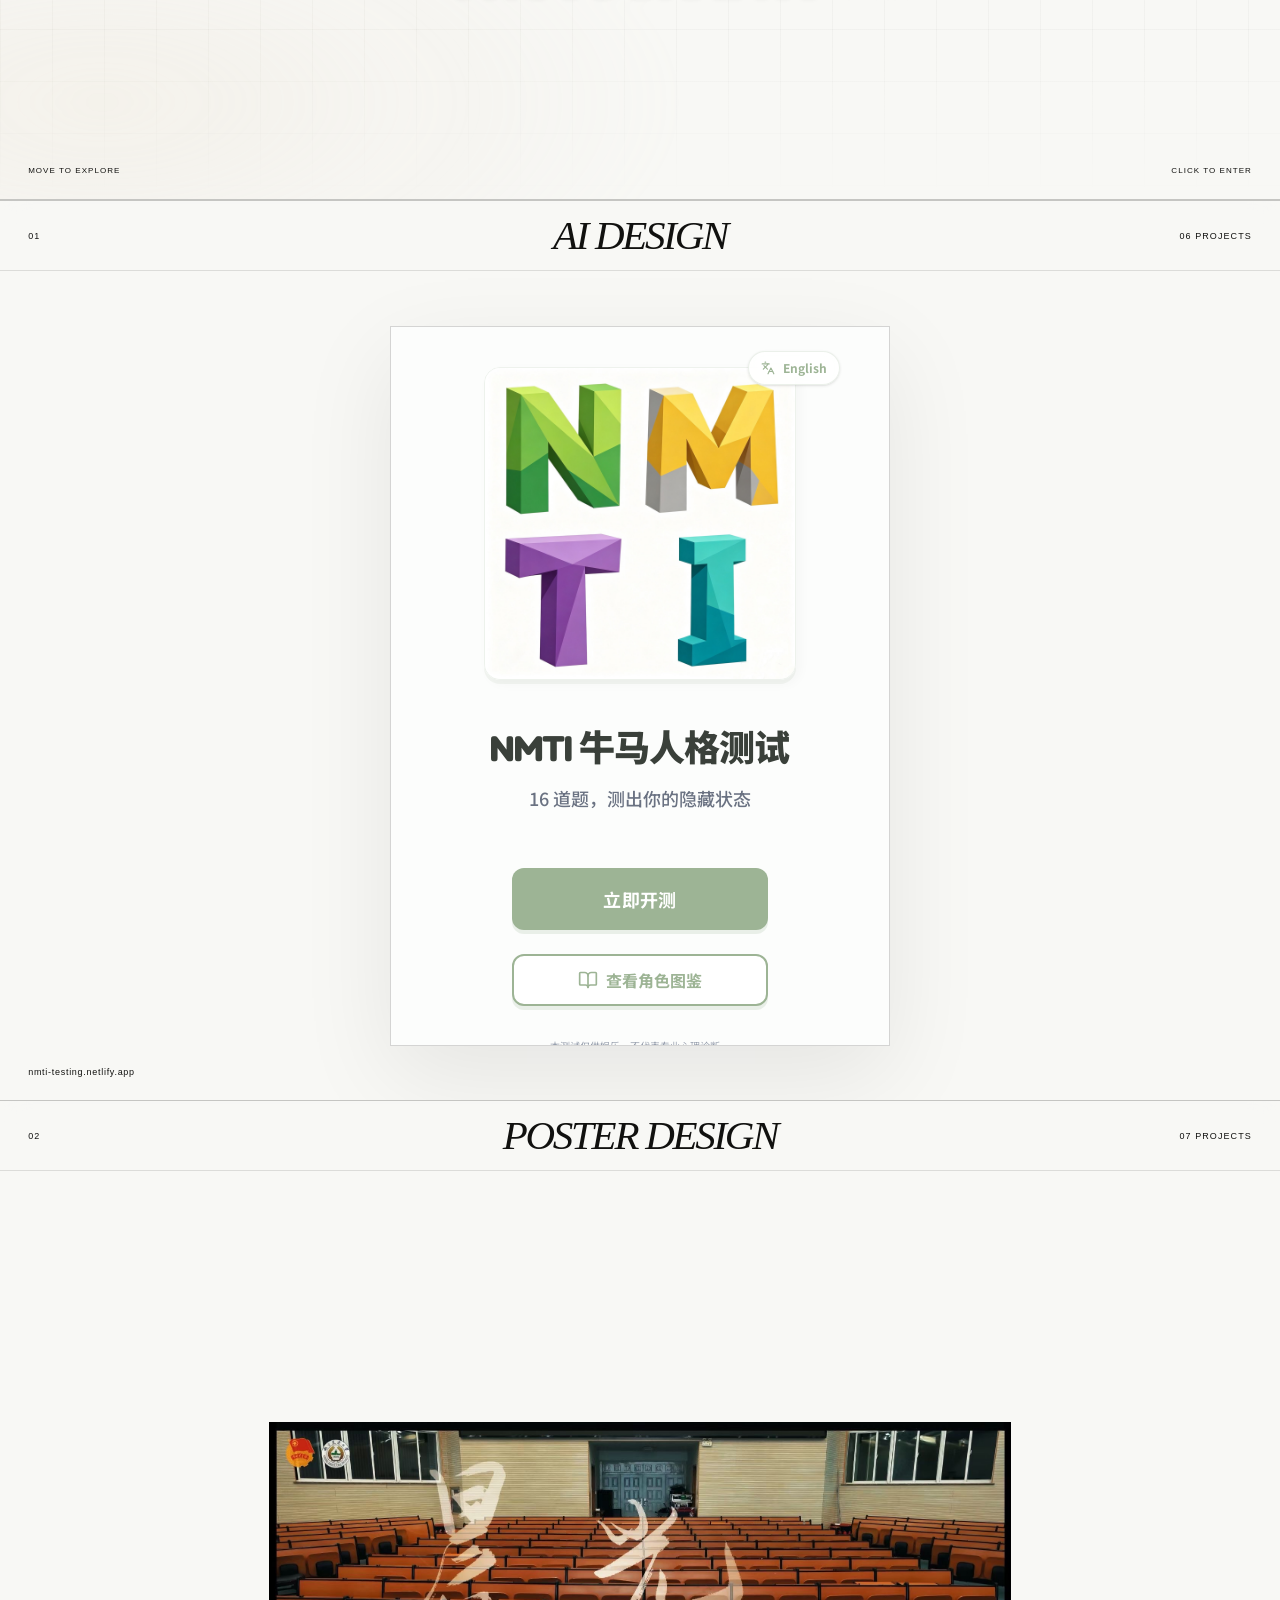
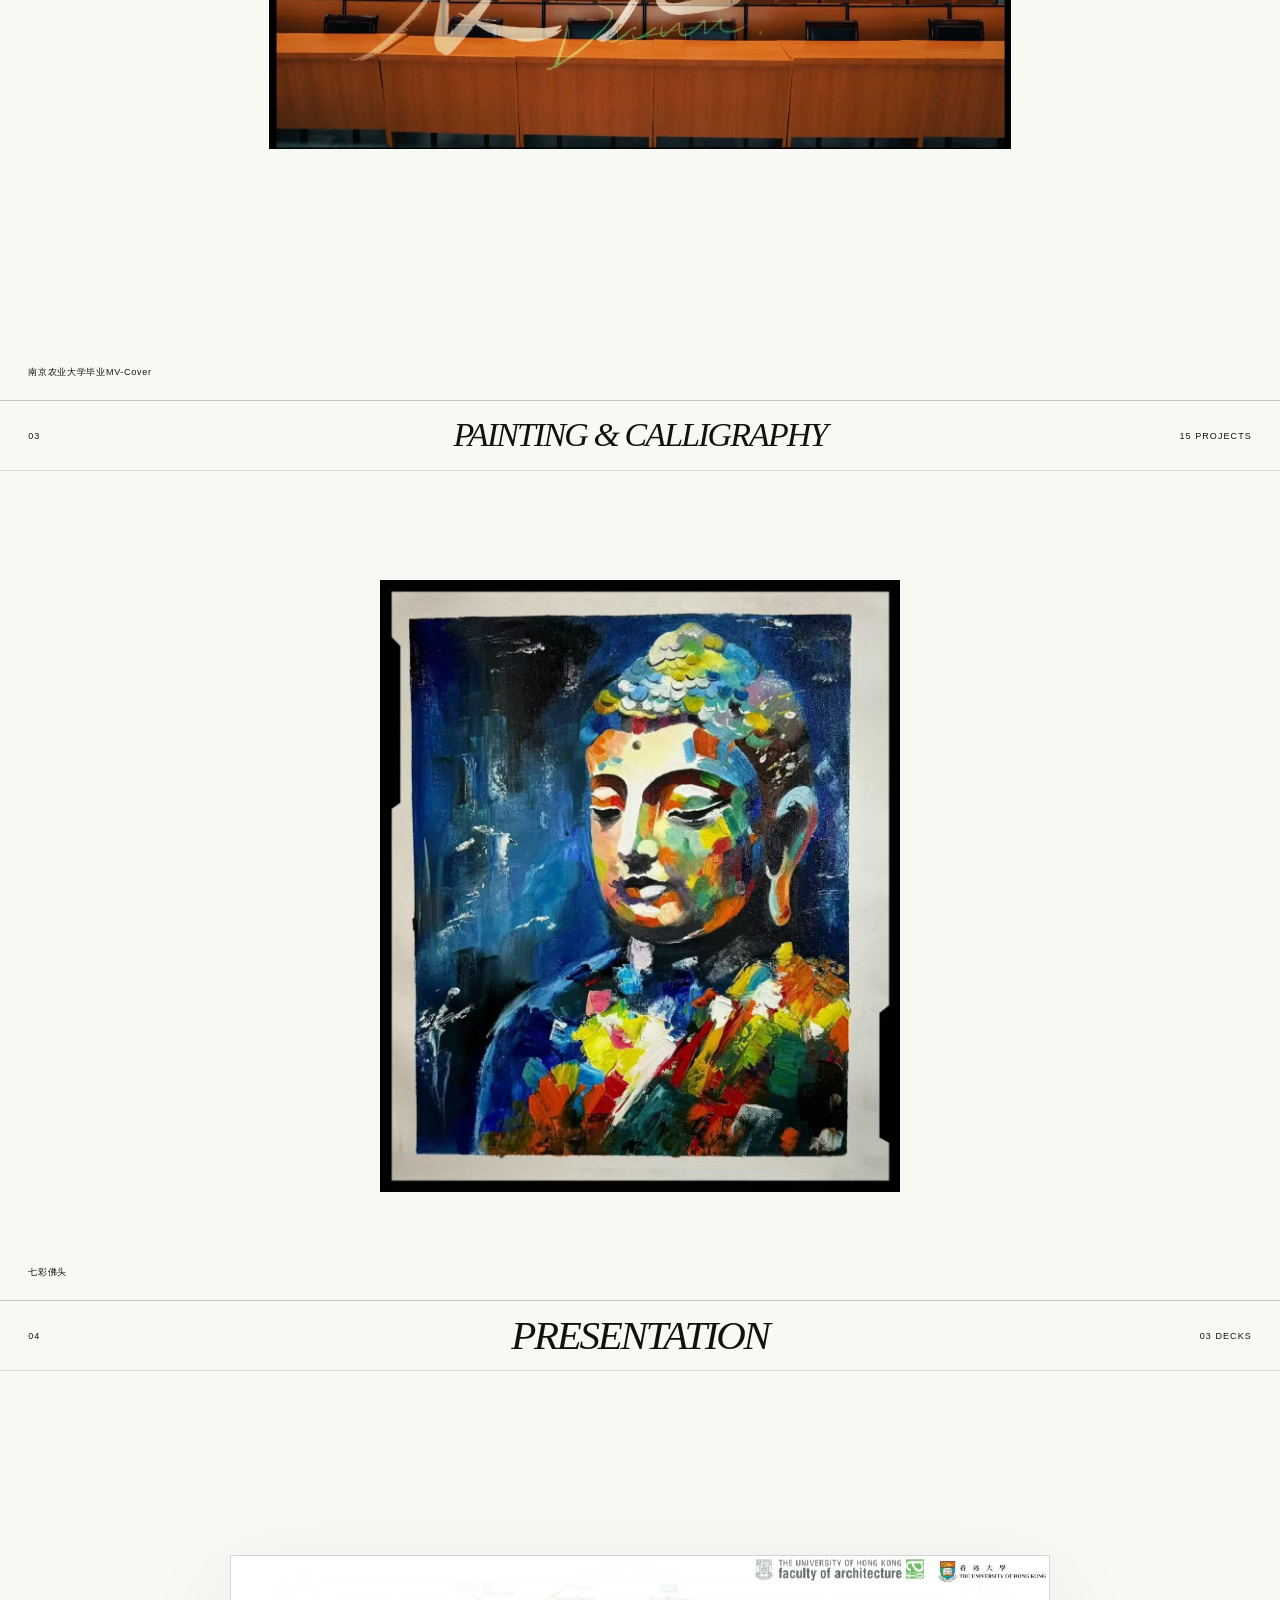
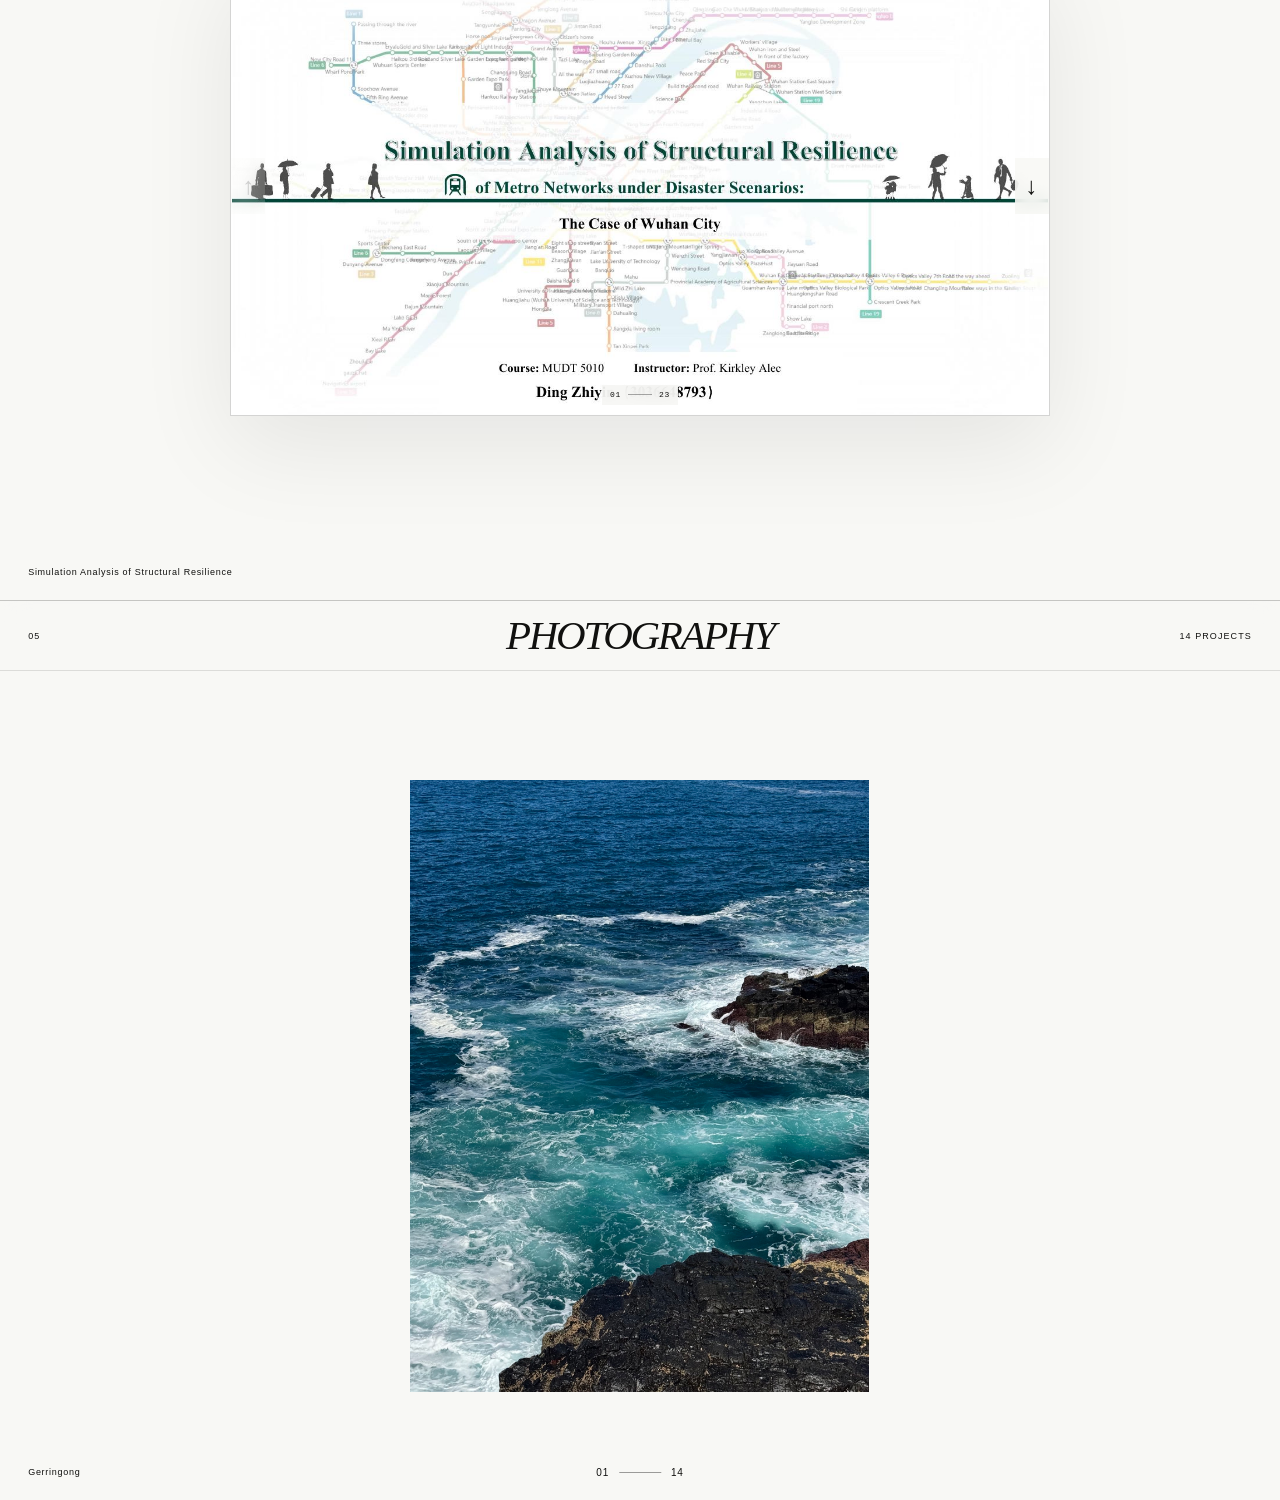
==== commit 9b2bde6f: "Fix embedded NMTI desktop interaction" ====
--- a/preview.html
+++ b/preview.html
@@ -5,7 +5,7 @@
   <meta http-equiv="Content-Type" content="text/html; charset=utf-8" />
   <meta name="viewport" content="width=device-width,initial-scale=1" />
   <title>RachelDDD — Visual Designer</title>
-  <link rel="stylesheet" href="app/globals.css" />
+  <link rel="stylesheet" href="app/globals.css?v=20260815-2" />
 </head>
 <body>
   <main class="portfolio-shell">
@@ -57,7 +57,7 @@
       <section class="project-section is-theme-active" id="category-1">
         <header class="project-heading"><span>01</span><h2>AI DESIGN</h2><span>06 PROJECTS</span></header>
         <div class="masonry-grid">
-          <figure class="project-item project-item--website"><div class="website-viewer website-viewer--nmti"><img class="website-poster" src="public/projects/ai/nmti.png" alt="NMTI 牛马人格测试网站预览" loading="lazy" decoding="async"><iframe data-src="public/nmti-app/index.html" title="NMTI 牛马人格测试网站作品" loading="lazy" allow="fullscreen"></iframe><div class="website-fallback"><span>INTERACTIVE WEBSITE</span><a href="https://nmti-testing.netlify.app/" target="_blank" rel="noopener noreferrer">OPEN IN SAFARI ↗</a></div><a class="website-launch" href="https://nmti-testing.netlify.app/" target="_blank" rel="noopener noreferrer">VISIT WEBSITE ↗</a></div><figcaption>nmti-testing.netlify.app</figcaption></figure>
+          <figure class="project-item project-item--website project-item--interactive"><div class="website-viewer website-viewer--nmti"><img class="website-poster" src="public/projects/ai/nmti.png" alt="NMTI 牛马人格测试网站预览" loading="lazy" decoding="async"><iframe data-src="public/nmti-app/index.html" title="NMTI 牛马人格测试网站作品" loading="eager" allow="fullscreen"></iframe></div><figcaption>nmti-testing.netlify.app</figcaption></figure>
           <figure class="project-item project-item--website"><div class="website-viewer"><iframe data-src="https://forseason.netlify.app/" title="forseason.netlify.app 网站作品" loading="lazy" allow="camera; microphone; fullscreen" referrerpolicy="strict-origin-when-cross-origin"></iframe><div class="website-fallback"><span>CAMERA EXPERIENCE</span><a href="https://forseason.netlify.app/" target="_blank" rel="noopener noreferrer">OPEN IN SAFARI ↗</a></div><a class="website-launch" href="https://forseason.netlify.app/" target="_blank" rel="noopener noreferrer">VISIT WEBSITE ↗</a></div><figcaption>forseason.netlify.app</figcaption></figure>
           <figure class="project-item"><video autoplay muted loop playsinline webkit-playsinline preload="metadata" poster="public/projects/ai/app-overview.jpg"><source src="public/projects/ai/birthday-gift-safari.m4v" type="video/x-m4v"><source src="public/projects/ai/birthday-gift-web.mp4" type="video/mp4"></video><figcaption>生日礼盒</figcaption></figure>
           <figure class="project-item"><img src="public/projects/ai/character-guide.png" alt="角色图鉴" loading="lazy"><figcaption>角色图鉴</figcaption></figure>
@@ -411,7 +411,7 @@
 
     projectIndex.addEventListener('pointermove', event => {
       if (event.pointerType === 'touch') return;
-      if (event.target.closest('.ppt-reader')) {
+      if (event.target.closest('.ppt-reader, .website-viewer, iframe')) {
         projectIndex.classList.remove('is-cursor-active');
         return;
       }
@@ -429,8 +429,11 @@
       projectIndex.classList.add('is-cursor-active');
     });
     projectIndex.addEventListener('pointerleave', () => projectIndex.classList.remove('is-cursor-active'));
+    document.querySelectorAll('.ppt-reader, .website-viewer').forEach(interactiveArea => {
+      interactiveArea.addEventListener('pointerenter', () => projectIndex.classList.remove('is-cursor-active'));
+    });
     projectIndex.addEventListener('click', event => {
-      if (event.target.closest('a, button, .ppt-reader')) return;
+      if (event.target.closest('a, button, .ppt-reader, .website-viewer, iframe')) return;
       const clickedSection = event.target.closest('.project-section');
       const clickedTheme = themeSections.indexOf(clickedSection);
       if (clickedTheme >= 0) activeTheme = clickedTheme;
--- a/app/globals.css
+++ b/app/globals.css
@@ -837,8 +837,17 @@
 }
 
 .website-viewer--nmti {
-  width: min(31vw, 500px);
-  height: min(70vh, 700px);
+  position: absolute;
+  top: 50%;
+  left: 50%;
+  z-index: 6;
+  width: min(90vw, 500px);
+  height: min(82vh, 720px);
+  max-height: calc(100% - 28px);
+  overflow: hidden;
+  transform: translate(-50%, -50%);
+  cursor: auto;
+  pointer-events: auto;
 }
 
 .website-viewer iframe {
@@ -847,6 +856,20 @@
   height: 100%;
   border: 0;
   background: #fff;
+}
+
+.website-viewer--nmti iframe {
+  position: absolute;
+  inset: 0;
+  z-index: 2;
+  cursor: auto !important;
+  pointer-events: auto !important;
+  touch-action: auto;
+}
+
+.project-item--interactive,
+.project-item--interactive * {
+  cursor: auto;
 }
 
 .website-poster {
@@ -1102,6 +1125,13 @@
   cursor: none !important;
 }
 
+.project-index.is-cursor-active:has(.website-viewer:hover),
+.project-index.is-cursor-active:has(.website-viewer:hover) *,
+.project-index.is-cursor-active:has(.ppt-reader:hover),
+.project-index.is-cursor-active:has(.ppt-reader:hover) * {
+  cursor: auto !important;
+}
+
 .project-index.is-cursor-active .page-cursor {
   opacity: 1;
   transform: translate3d(0, 0, 0);
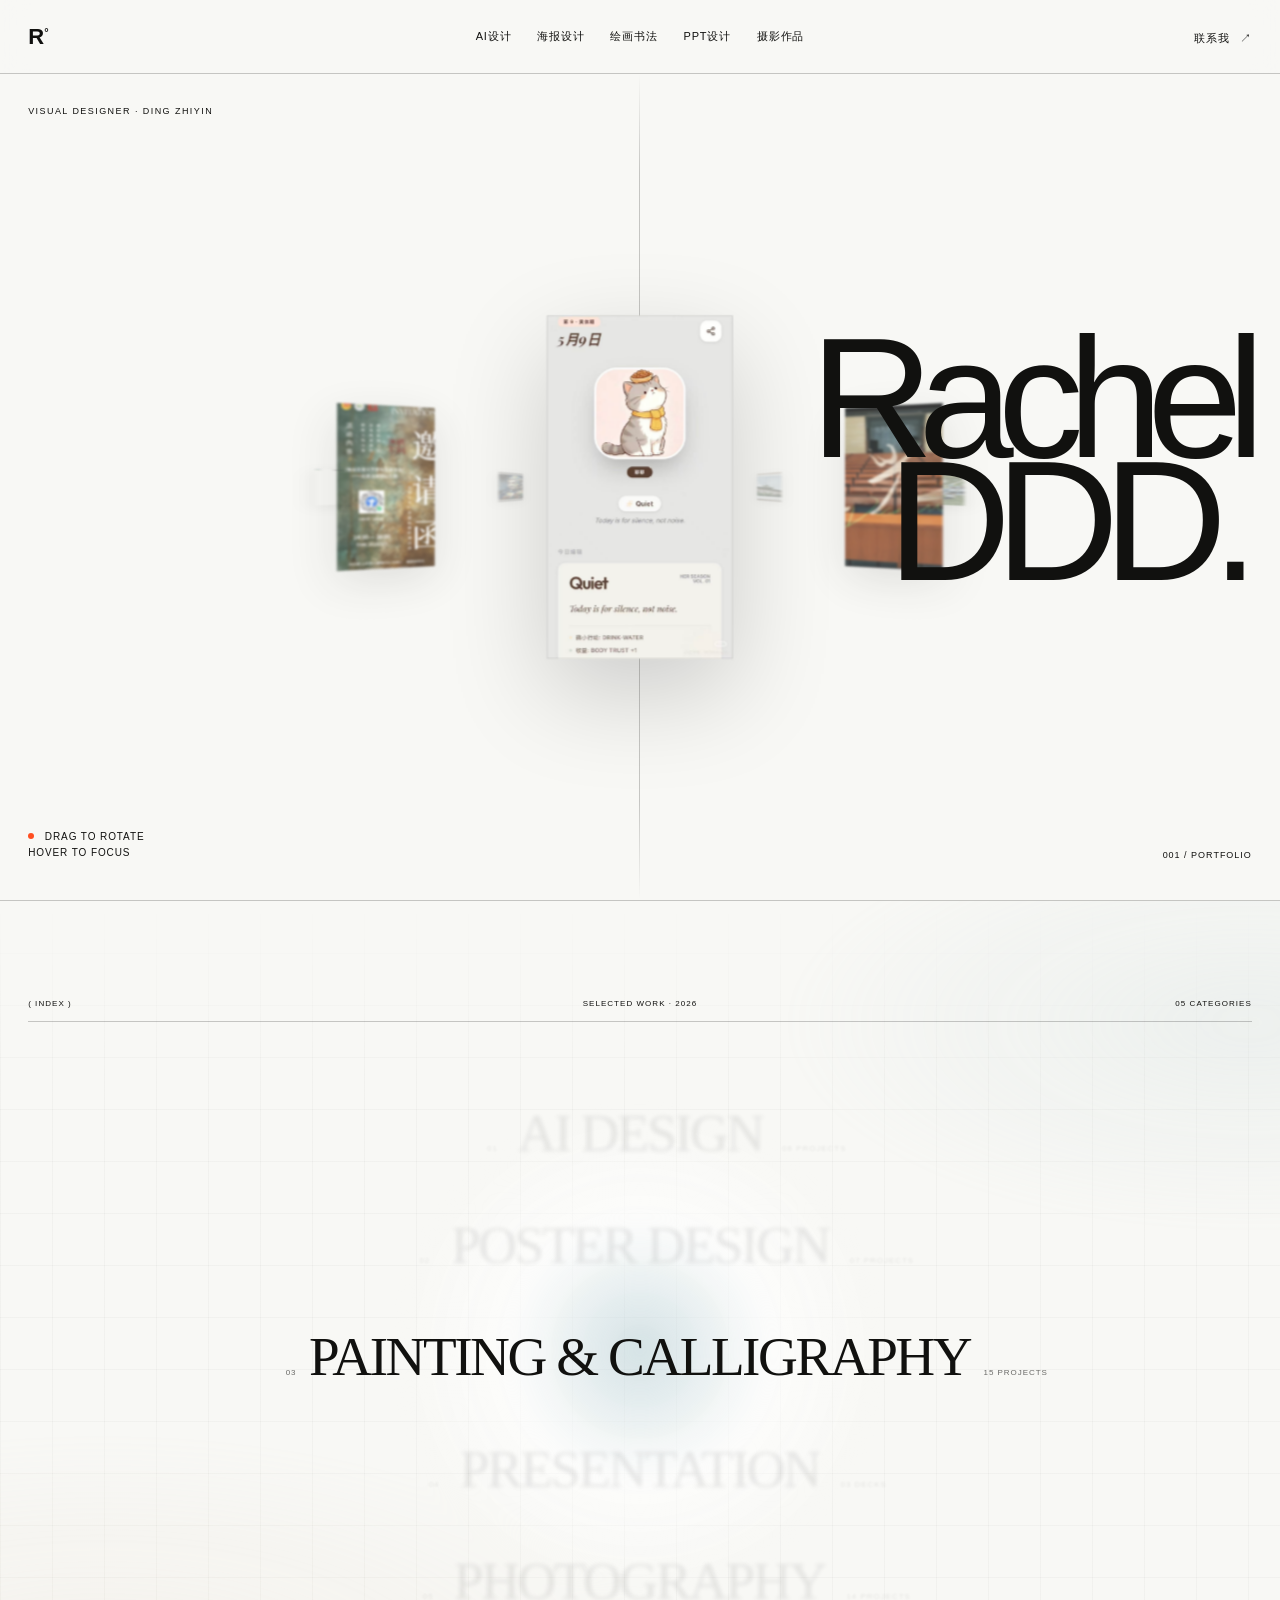
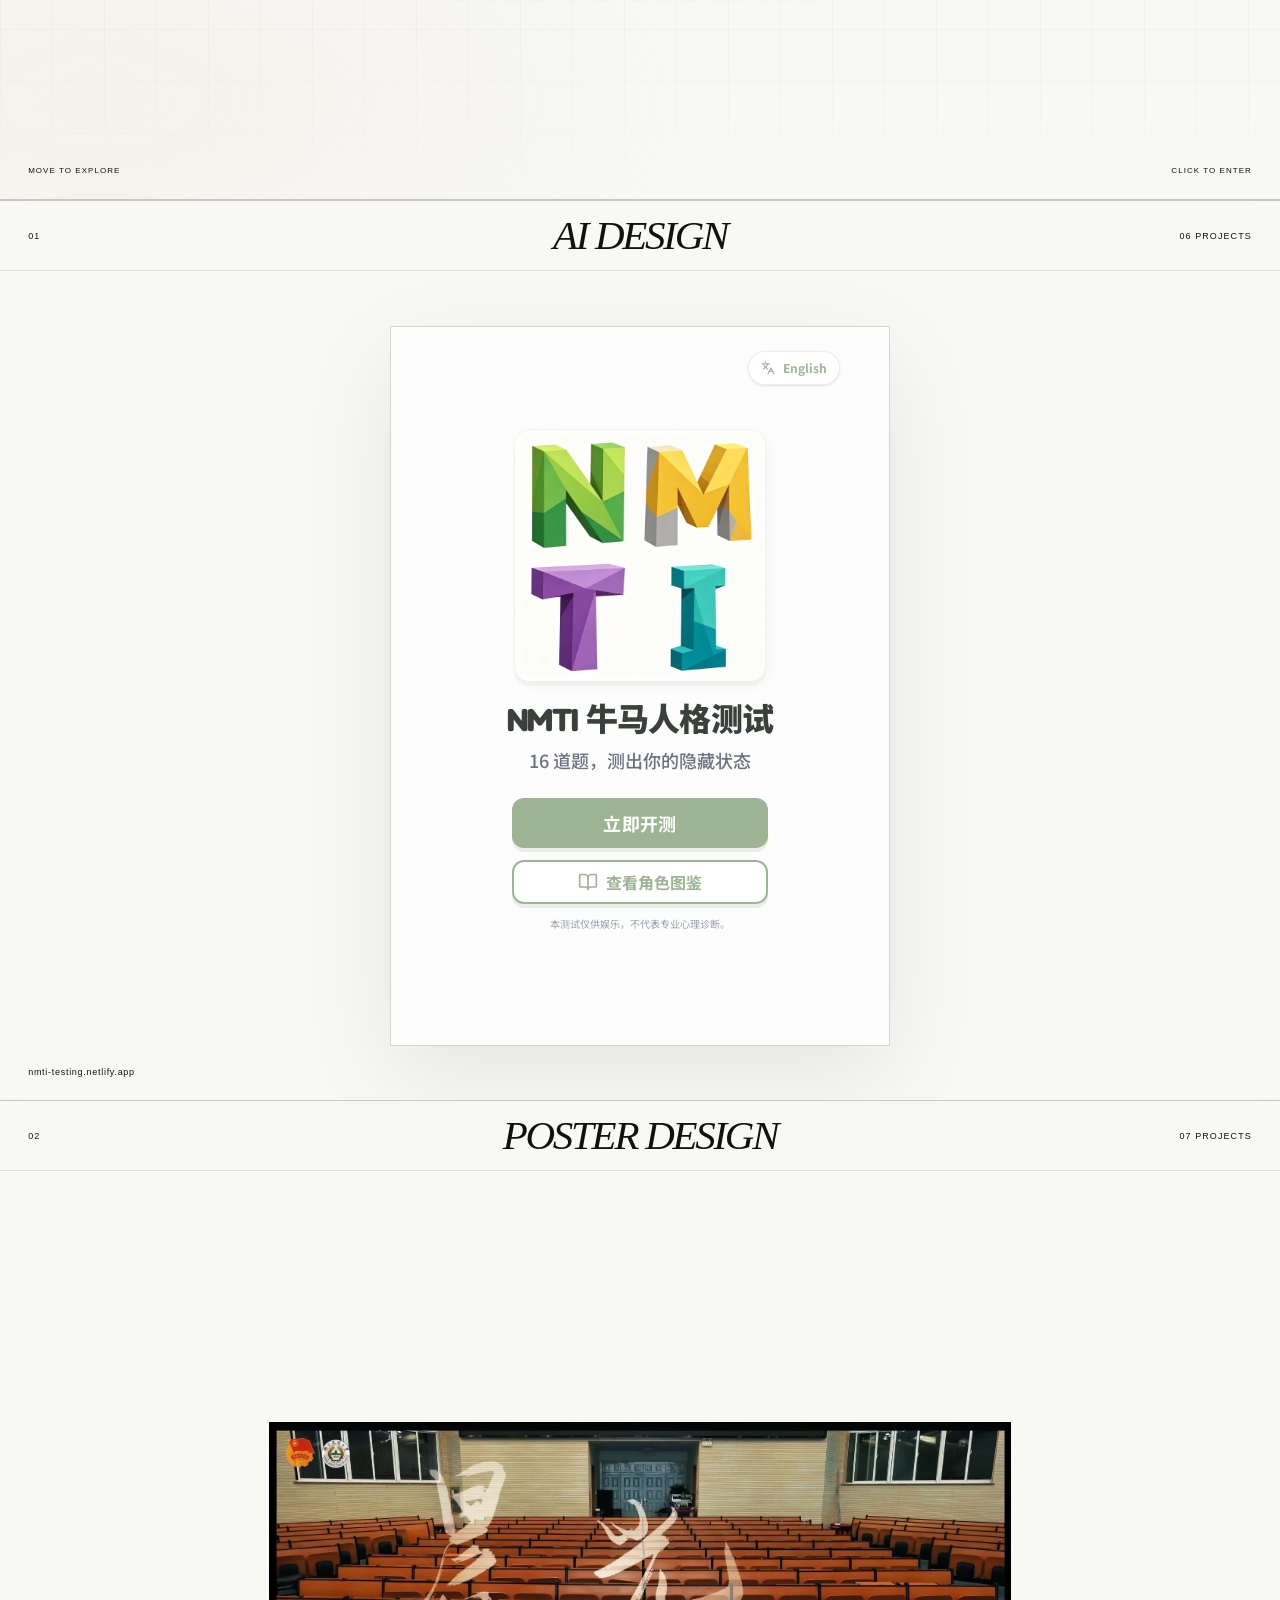
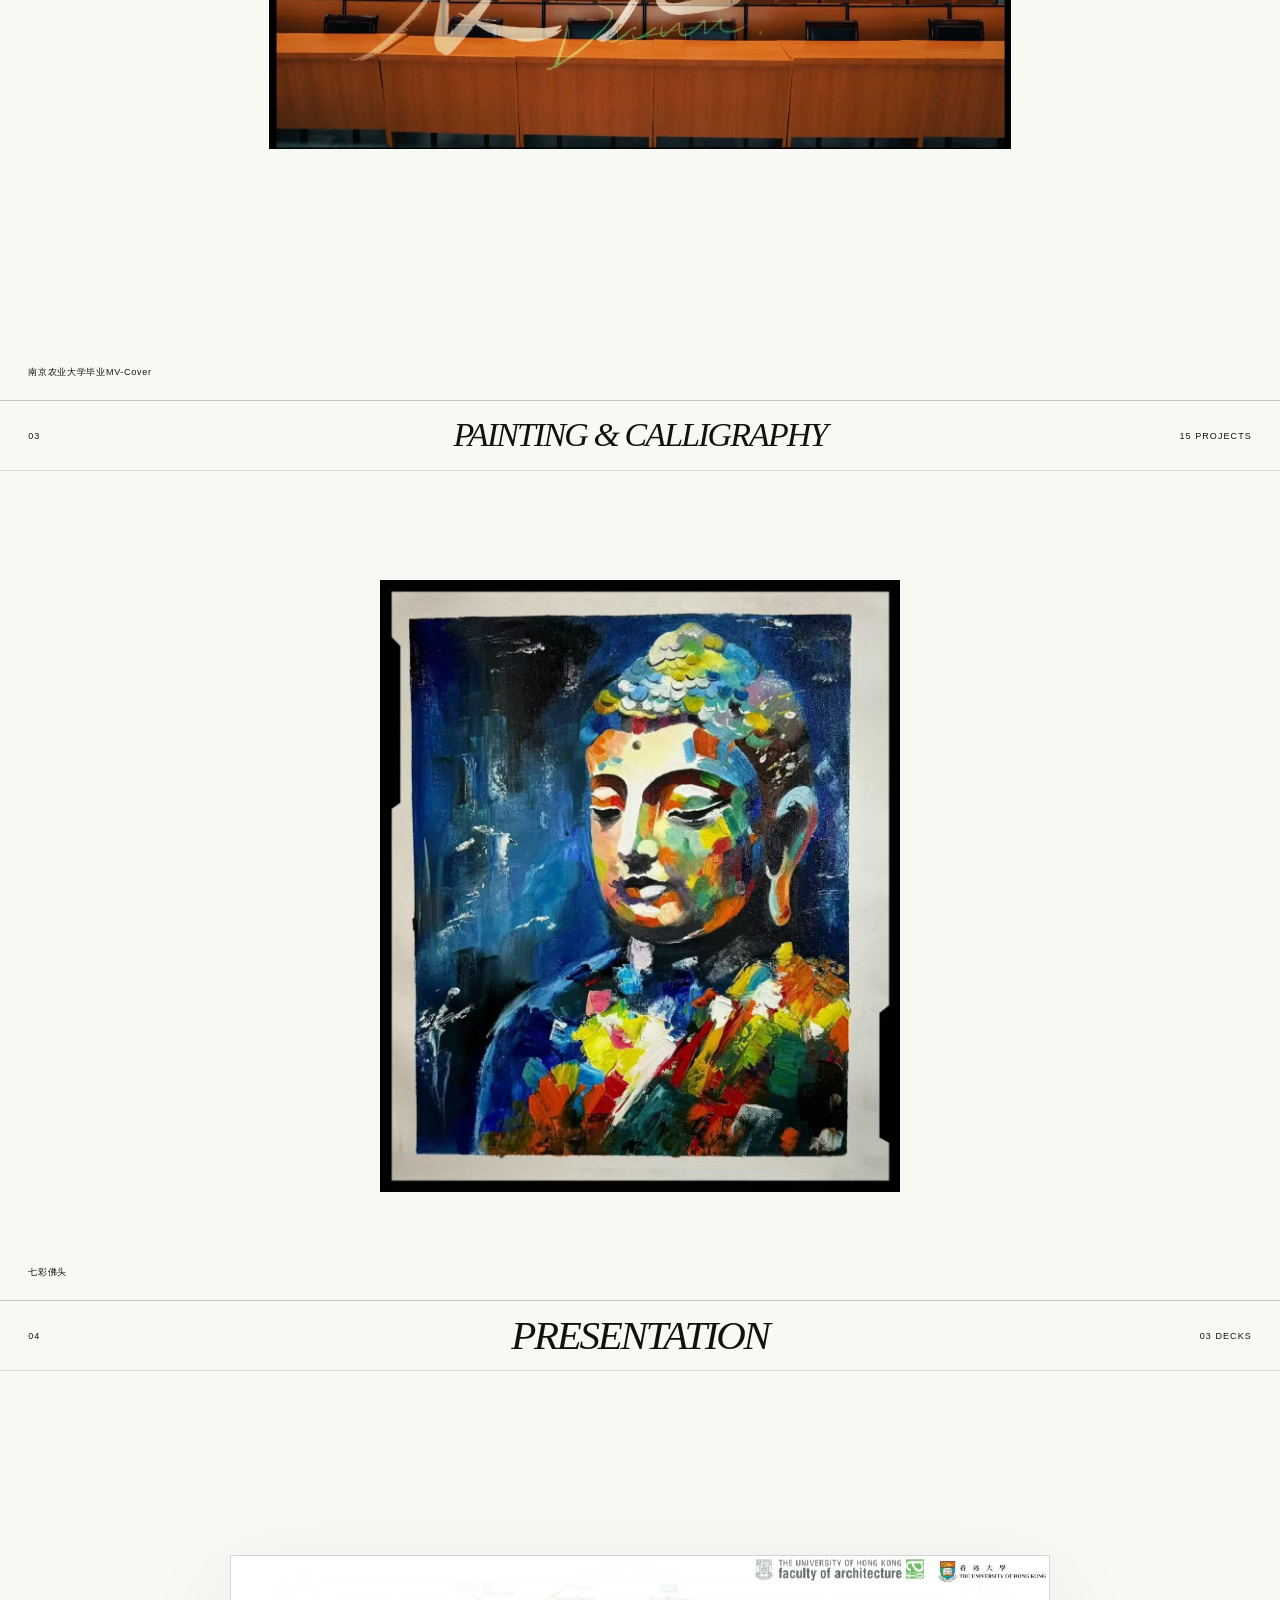
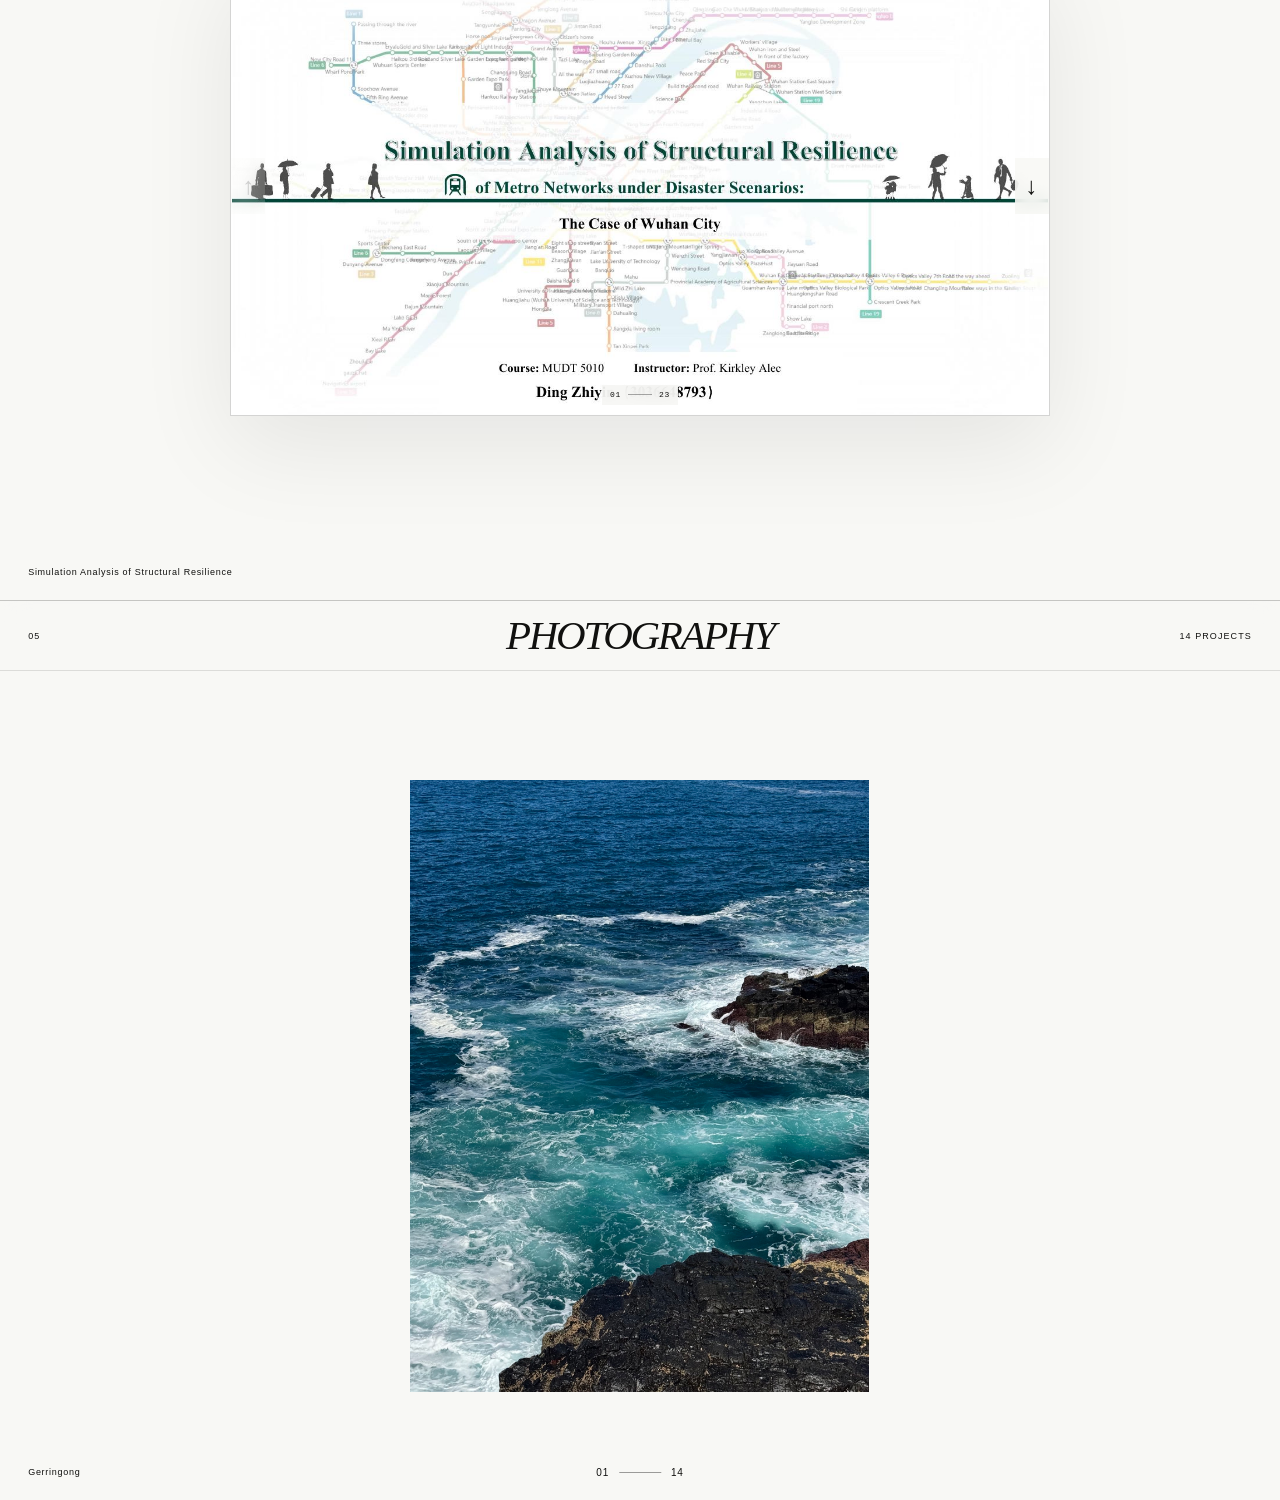
==== commit 71ddb476: "Bust NMTI embed cache" ====
--- a/preview.html
+++ b/preview.html
@@ -57,7 +57,7 @@
       <section class="project-section is-theme-active" id="category-1">
         <header class="project-heading"><span>01</span><h2>AI DESIGN</h2><span>06 PROJECTS</span></header>
         <div class="masonry-grid">
-          <figure class="project-item project-item--website project-item--interactive"><div class="website-viewer website-viewer--nmti"><img class="website-poster" src="public/projects/ai/nmti.png" alt="NMTI 牛马人格测试网站预览" loading="lazy" decoding="async"><iframe data-src="public/nmti-app/index.html" title="NMTI 牛马人格测试网站作品" loading="eager" allow="fullscreen"></iframe></div><figcaption>nmti-testing.netlify.app</figcaption></figure>
+          <figure class="project-item project-item--website project-item--interactive"><div class="website-viewer website-viewer--nmti"><img class="website-poster" src="public/projects/ai/nmti.png" alt="NMTI 牛马人格测试网站预览" loading="lazy" decoding="async"><iframe data-src="public/nmti-app/index.html?v=20260815-2" title="NMTI 牛马人格测试网站作品" loading="eager" allow="fullscreen"></iframe></div><figcaption>nmti-testing.netlify.app</figcaption></figure>
           <figure class="project-item project-item--website"><div class="website-viewer"><iframe data-src="https://forseason.netlify.app/" title="forseason.netlify.app 网站作品" loading="lazy" allow="camera; microphone; fullscreen" referrerpolicy="strict-origin-when-cross-origin"></iframe><div class="website-fallback"><span>CAMERA EXPERIENCE</span><a href="https://forseason.netlify.app/" target="_blank" rel="noopener noreferrer">OPEN IN SAFARI ↗</a></div><a class="website-launch" href="https://forseason.netlify.app/" target="_blank" rel="noopener noreferrer">VISIT WEBSITE ↗</a></div><figcaption>forseason.netlify.app</figcaption></figure>
           <figure class="project-item"><video autoplay muted loop playsinline webkit-playsinline preload="metadata" poster="public/projects/ai/app-overview.jpg"><source src="public/projects/ai/birthday-gift-safari.m4v" type="video/x-m4v"><source src="public/projects/ai/birthday-gift-web.mp4" type="video/mp4"></video><figcaption>生日礼盒</figcaption></figure>
           <figure class="project-item"><img src="public/projects/ai/character-guide.png" alt="角色图鉴" loading="lazy"><figcaption>角色图鉴</figcaption></figure>
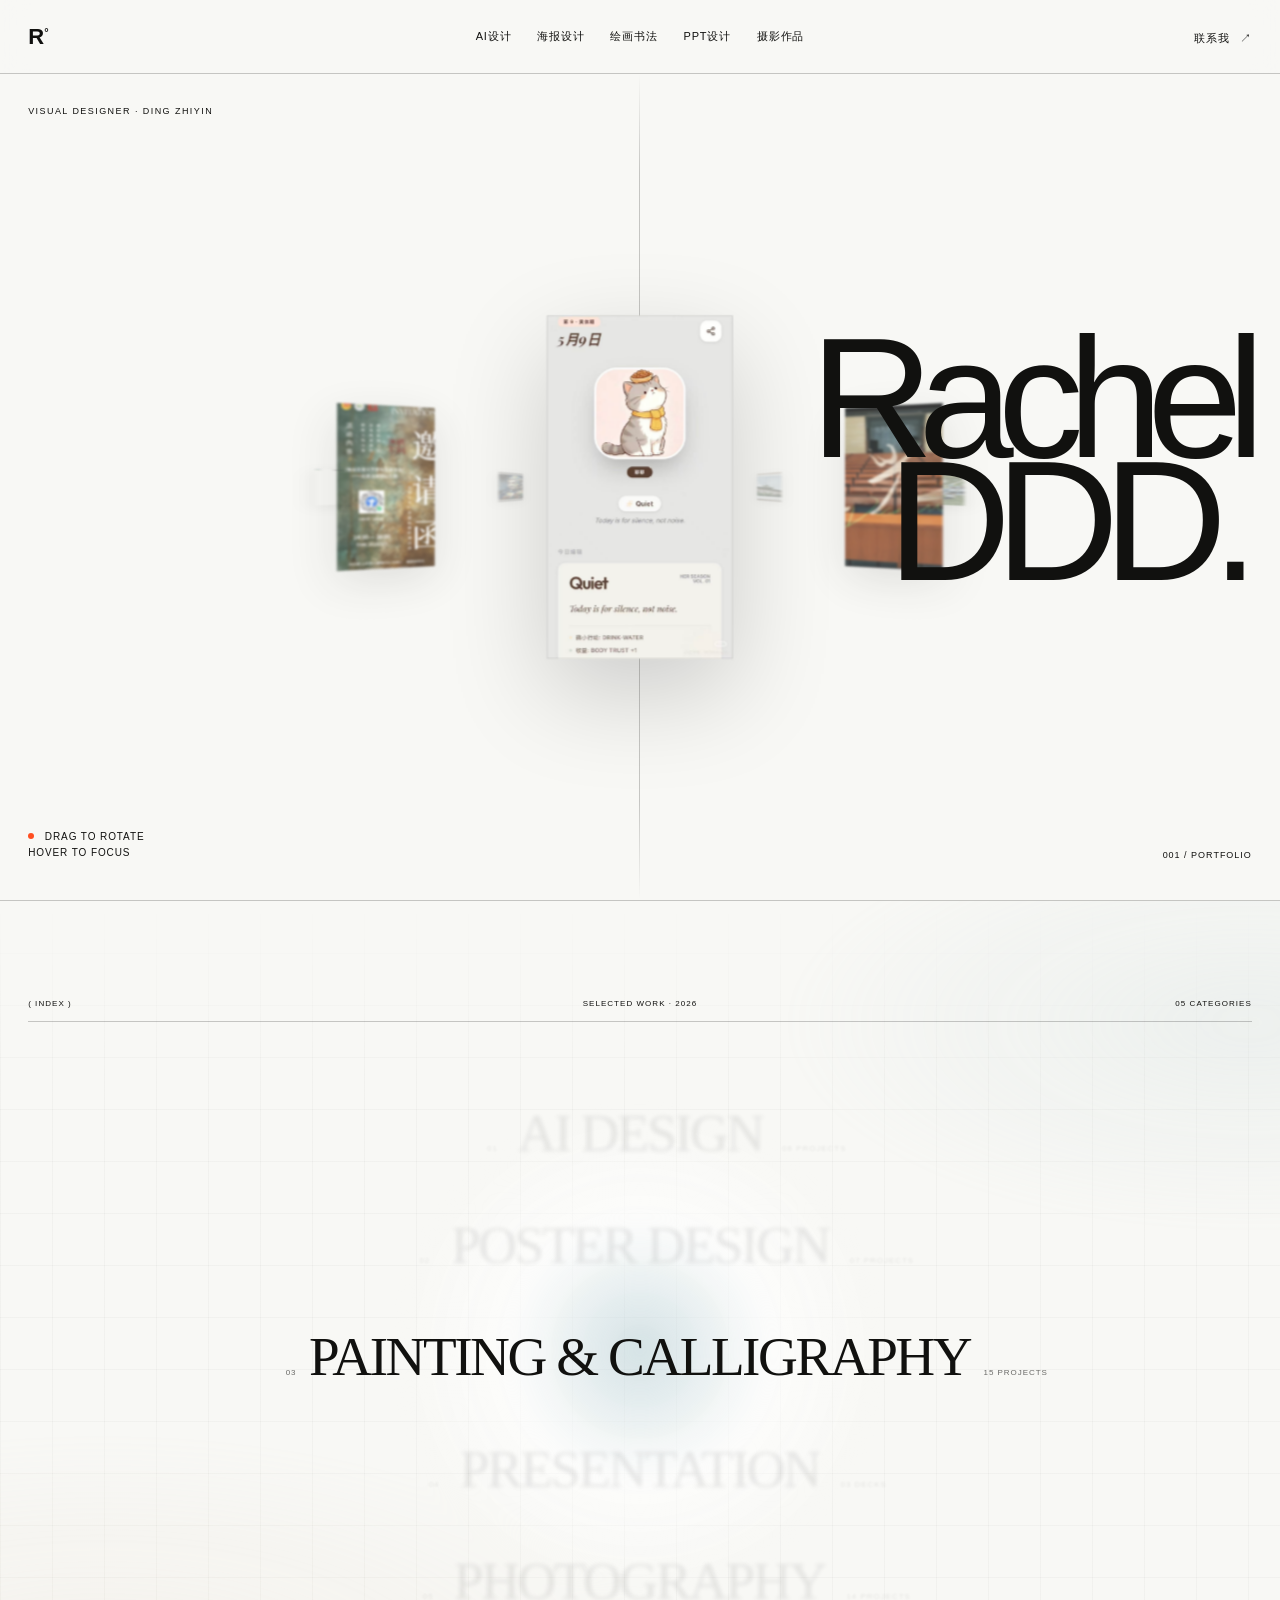
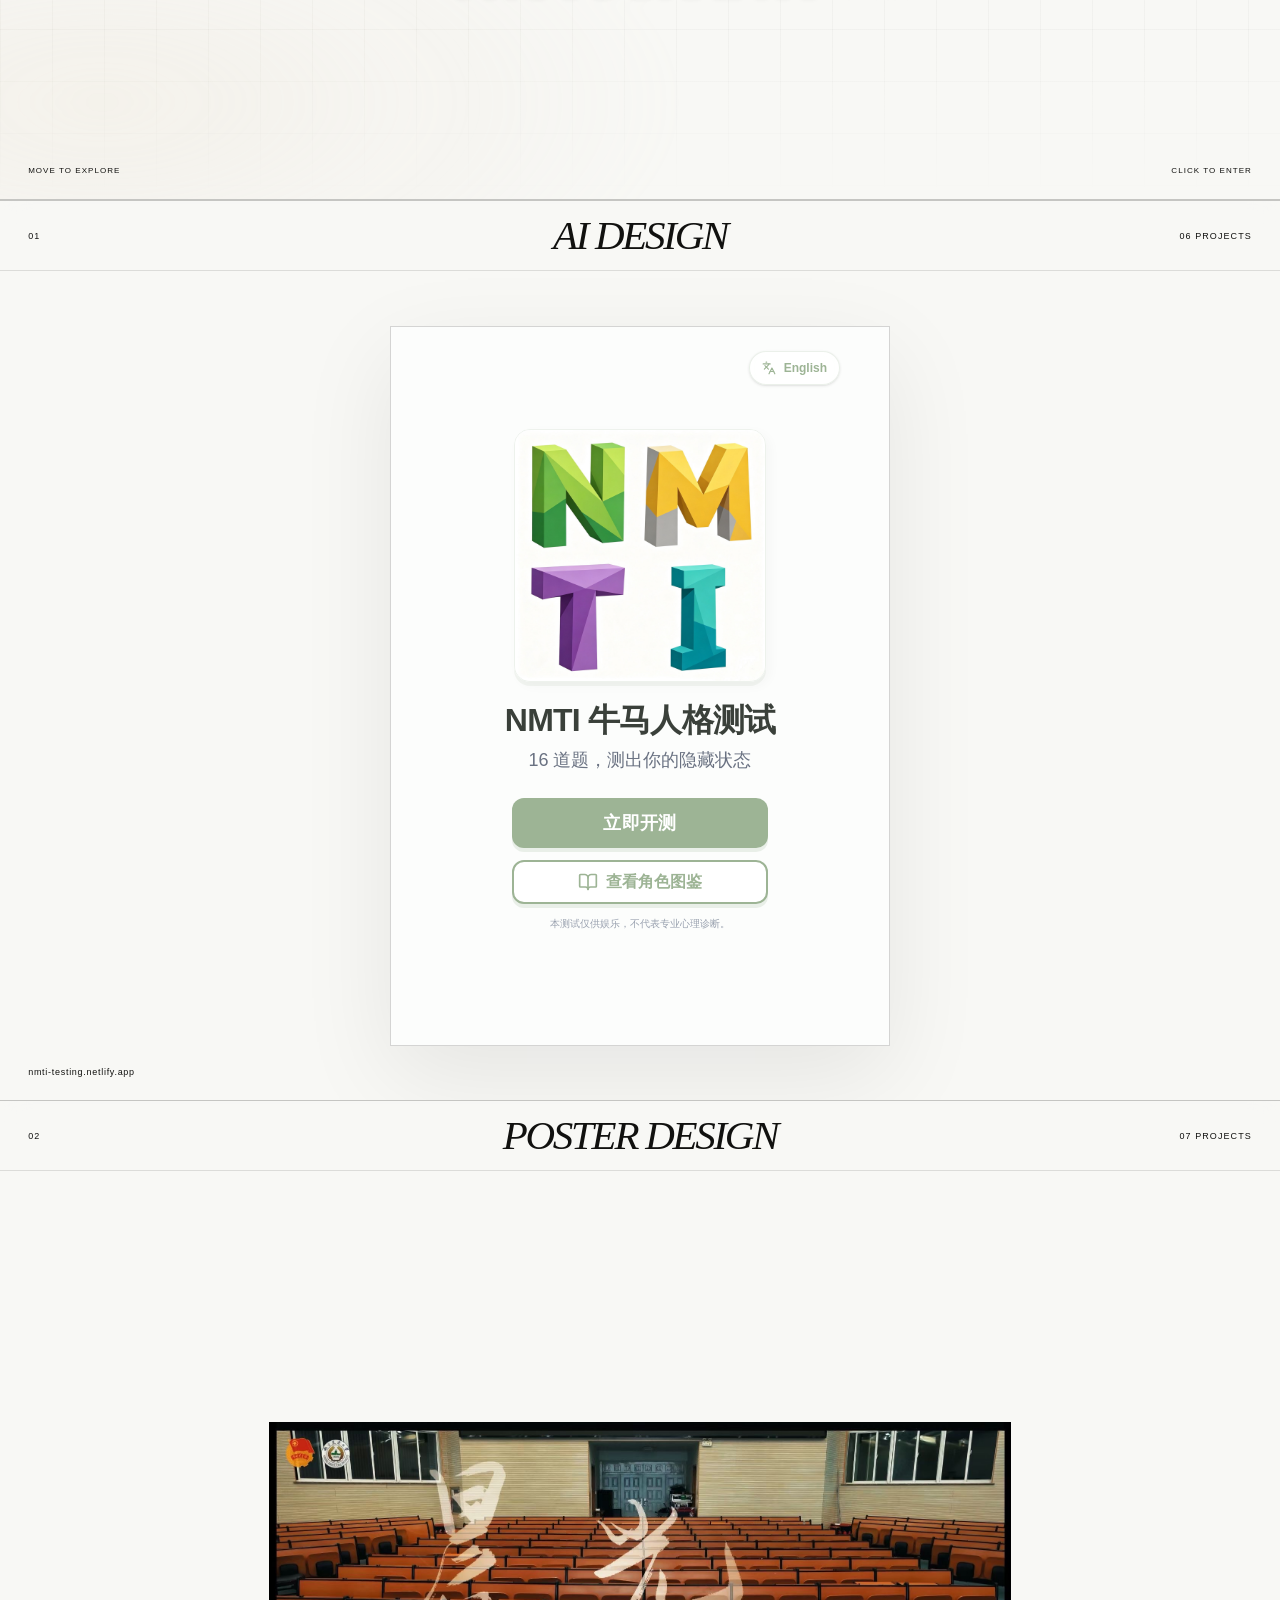
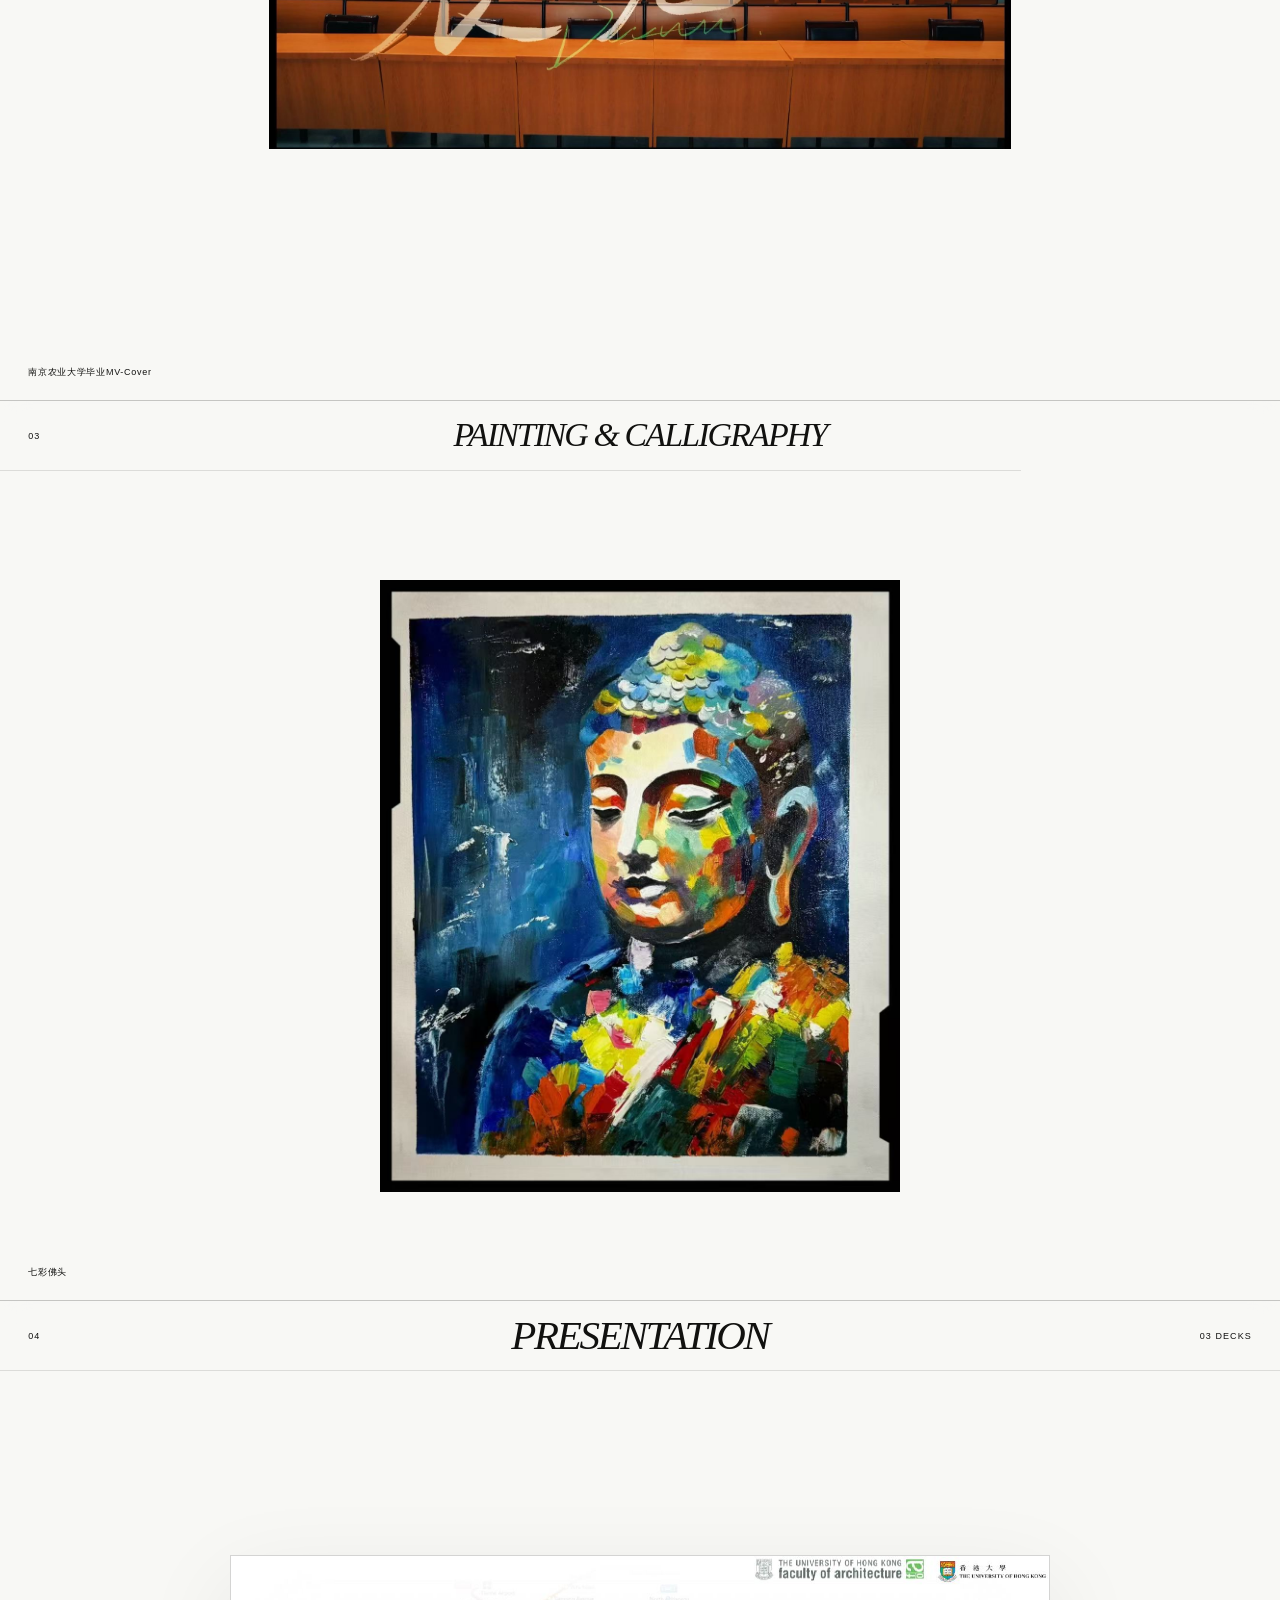
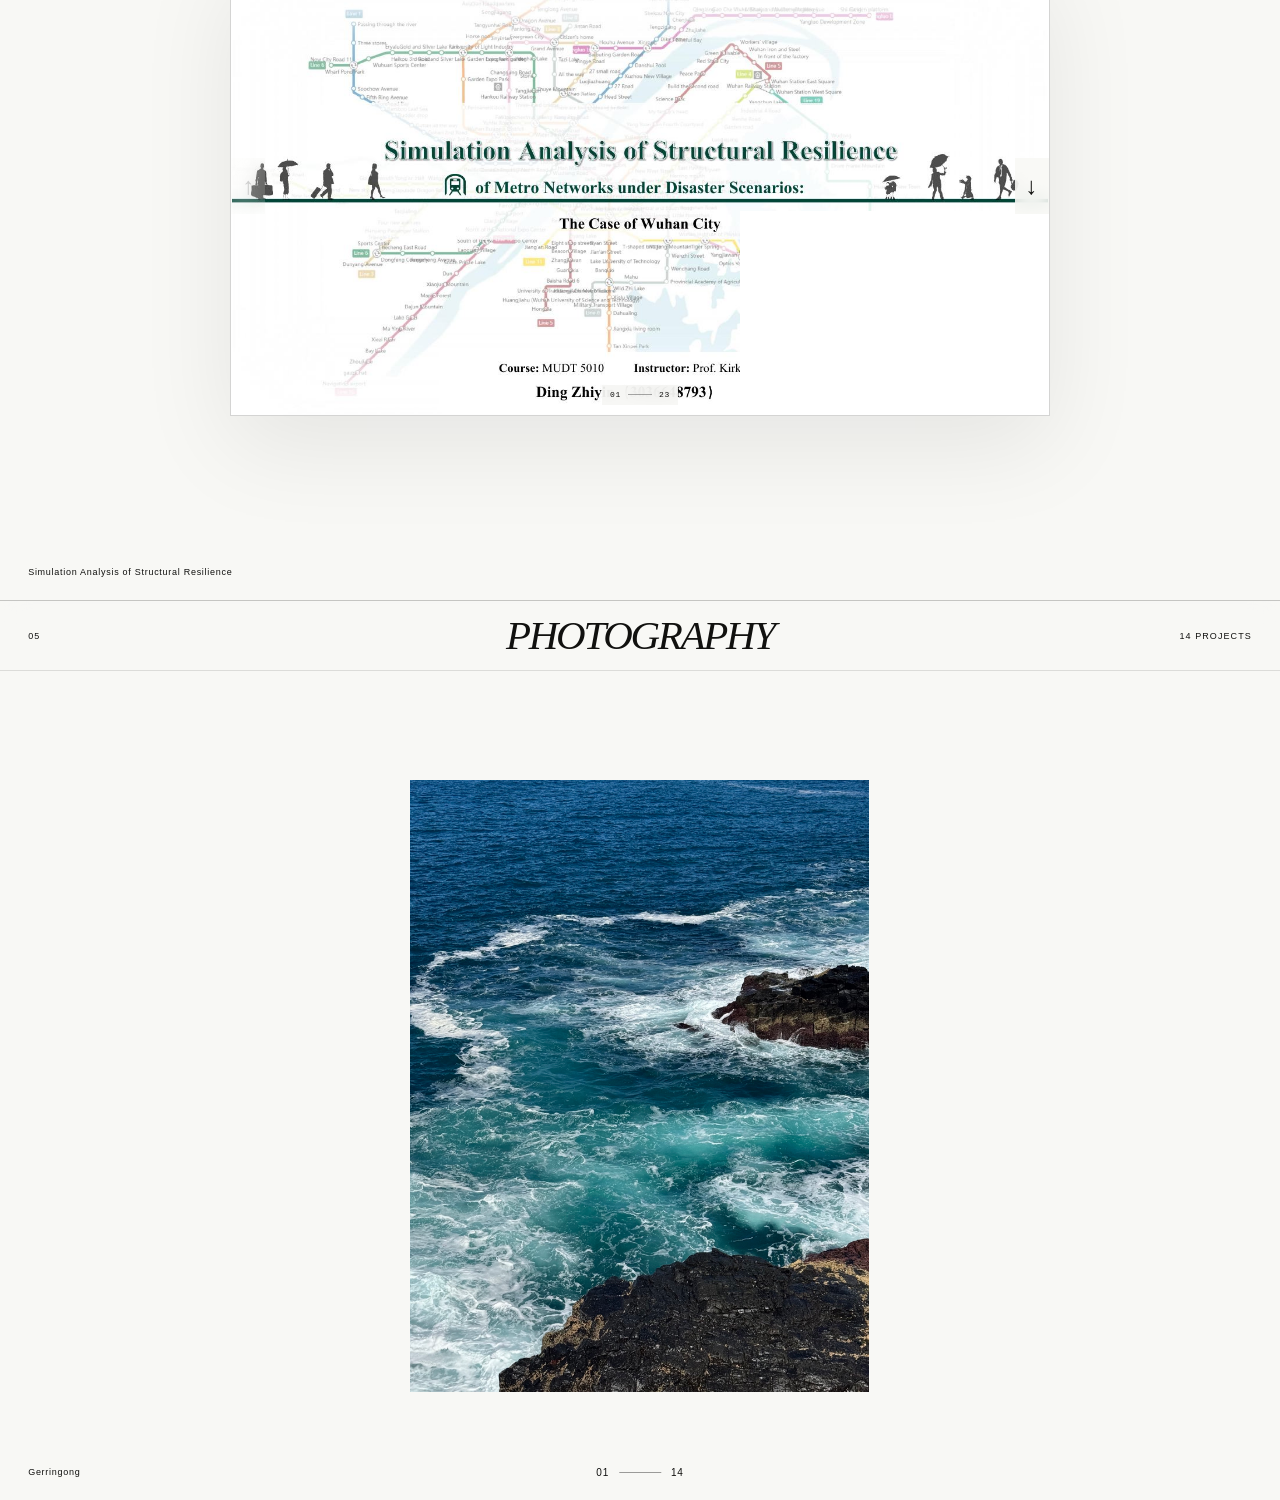
==== commit 181e0db4: "Stabilize desktop NMTI loading" ====
--- a/preview.html
+++ b/preview.html
@@ -5,7 +5,7 @@
   <meta http-equiv="Content-Type" content="text/html; charset=utf-8" />
   <meta name="viewport" content="width=device-width,initial-scale=1" />
   <title>RachelDDD — Visual Designer</title>
-  <link rel="stylesheet" href="app/globals.css?v=20260815-2" />
+  <link rel="stylesheet" href="app/globals.css?v=20260815-3" />
 </head>
 <body>
   <main class="portfolio-shell">
@@ -29,13 +29,13 @@
       <p class="instruction"><span class="dot"></span> Drag to rotate<br> Hover to focus</p>
       <div class="carousel-stage" aria-label="拖拽浏览作品">
         <div class="carousel-ring">
-          <button class="carousel-card" aria-label="App 概览"><img src="public/covers/cover-01.jpg" alt="App 概览"></button>
-          <button class="carousel-card" aria-label="毕业 MV 封面"><img src="public/covers/cover-02.jpg" alt="毕业 MV 封面"></button>
-          <button class="carousel-card" aria-label="毕业海报"><img src="public/covers/cover-03.jpg" alt="毕业海报"></button>
-          <button class="carousel-card" aria-label="油画作品一"><img src="public/covers/cover-04.jpg" alt="油画作品一"></button>
-          <button class="carousel-card" aria-label="油画作品二"><img src="public/covers/cover-05.jpg" alt="油画作品二"></button>
-          <button class="carousel-card" aria-label="油画作品九"><img src="public/covers/cover-06.jpg" alt="油画作品九"></button>
-          <button class="carousel-card" aria-label="邀请函设计"><img src="public/covers/cover-07.jpg" alt="邀请函设计"></button>
+          <button class="carousel-card" aria-label="App 概览"><picture><source media="(max-width: 800px)" type="image/webp" srcset="public/covers/mobile/cover-01.webp"><img src="public/covers/cover-01.jpg" alt="App 概览" decoding="async"></picture></button>
+          <button class="carousel-card" aria-label="毕业 MV 封面"><picture><source media="(max-width: 800px)" type="image/webp" srcset="public/covers/mobile/cover-02.webp"><img src="public/covers/cover-02.jpg" alt="毕业 MV 封面" decoding="async"></picture></button>
+          <button class="carousel-card" aria-label="毕业海报"><picture><source media="(max-width: 800px)" type="image/webp" srcset="public/covers/mobile/cover-03.webp"><img src="public/covers/cover-03.jpg" alt="毕业海报" decoding="async"></picture></button>
+          <button class="carousel-card" aria-label="油画作品一"><picture><source media="(max-width: 800px)" type="image/webp" srcset="public/covers/mobile/cover-04.webp"><img src="public/covers/cover-04.jpg" alt="油画作品一" decoding="async"></picture></button>
+          <button class="carousel-card" aria-label="油画作品二"><picture><source media="(max-width: 800px)" type="image/webp" srcset="public/covers/mobile/cover-05.webp"><img src="public/covers/cover-05.jpg" alt="油画作品二" decoding="async"></picture></button>
+          <button class="carousel-card" aria-label="油画作品九"><picture><source media="(max-width: 800px)" type="image/webp" srcset="public/covers/mobile/cover-06.webp"><img src="public/covers/cover-06.jpg" alt="油画作品九" decoding="async"></picture></button>
+          <button class="carousel-card" aria-label="邀请函设计"><picture><source media="(max-width: 800px)" type="image/webp" srcset="public/covers/mobile/cover-07.webp"><img src="public/covers/cover-07.jpg" alt="邀请函设计" decoding="async"></picture></button>
         </div>
       </div>
       <div class="index-mark">001 / PORTFOLIO</div>
@@ -57,7 +57,7 @@
       <section class="project-section is-theme-active" id="category-1">
         <header class="project-heading"><span>01</span><h2>AI DESIGN</h2><span>06 PROJECTS</span></header>
         <div class="masonry-grid">
-          <figure class="project-item project-item--website project-item--interactive"><div class="website-viewer website-viewer--nmti"><img class="website-poster" src="public/projects/ai/nmti.png" alt="NMTI 牛马人格测试网站预览" loading="lazy" decoding="async"><iframe data-src="public/nmti-app/index.html?v=20260815-2" title="NMTI 牛马人格测试网站作品" loading="eager" allow="fullscreen"></iframe></div><figcaption>nmti-testing.netlify.app</figcaption></figure>
+          <figure class="project-item project-item--website project-item--interactive"><div class="website-viewer website-viewer--nmti"><picture><source media="(max-width: 800px)" type="image/webp" srcset="public/projects/ai/mobile/nmti.webp"><img class="website-poster" src="public/projects/ai/nmti.png" alt="NMTI 牛马人格测试网站预览" loading="lazy" decoding="async"></picture><iframe id="nmti-embed" data-src="public/nmti-app/index.html?v=20260815-3" title="NMTI 牛马人格测试网站作品" loading="eager" allow="fullscreen"></iframe><script>(() => { const frame = document.getElementById('nmti-embed'); if (frame && window.innerWidth > 800) frame.src = frame.dataset.src; })();</script></div><figcaption>nmti-testing.netlify.app</figcaption></figure>
           <figure class="project-item project-item--website"><div class="website-viewer"><iframe data-src="https://forseason.netlify.app/" title="forseason.netlify.app 网站作品" loading="lazy" allow="camera; microphone; fullscreen" referrerpolicy="strict-origin-when-cross-origin"></iframe><div class="website-fallback"><span>CAMERA EXPERIENCE</span><a href="https://forseason.netlify.app/" target="_blank" rel="noopener noreferrer">OPEN IN SAFARI ↗</a></div><a class="website-launch" href="https://forseason.netlify.app/" target="_blank" rel="noopener noreferrer">VISIT WEBSITE ↗</a></div><figcaption>forseason.netlify.app</figcaption></figure>
           <figure class="project-item"><video autoplay muted loop playsinline webkit-playsinline preload="metadata" poster="public/projects/ai/app-overview.jpg"><source src="public/projects/ai/birthday-gift-safari.m4v" type="video/x-m4v"><source src="public/projects/ai/birthday-gift-web.mp4" type="video/mp4"></video><figcaption>生日礼盒</figcaption></figure>
           <figure class="project-item"><img src="public/projects/ai/character-guide.png" alt="角色图鉴" loading="lazy"><figcaption>角色图鉴</figcaption></figure>
--- a/app/globals.css
+++ b/app/globals.css
@@ -480,6 +480,12 @@
   box-shadow: 0 24px 80px rgba(0, 0, 0, 0.12);
 }
 
+.carousel-card picture {
+  display: block;
+  width: 100%;
+  height: 100%;
+}
+
 .carousel-card[data-front="true"] img {
   box-shadow: 0 30px 90px rgba(0, 0, 0, 0.18);
 }
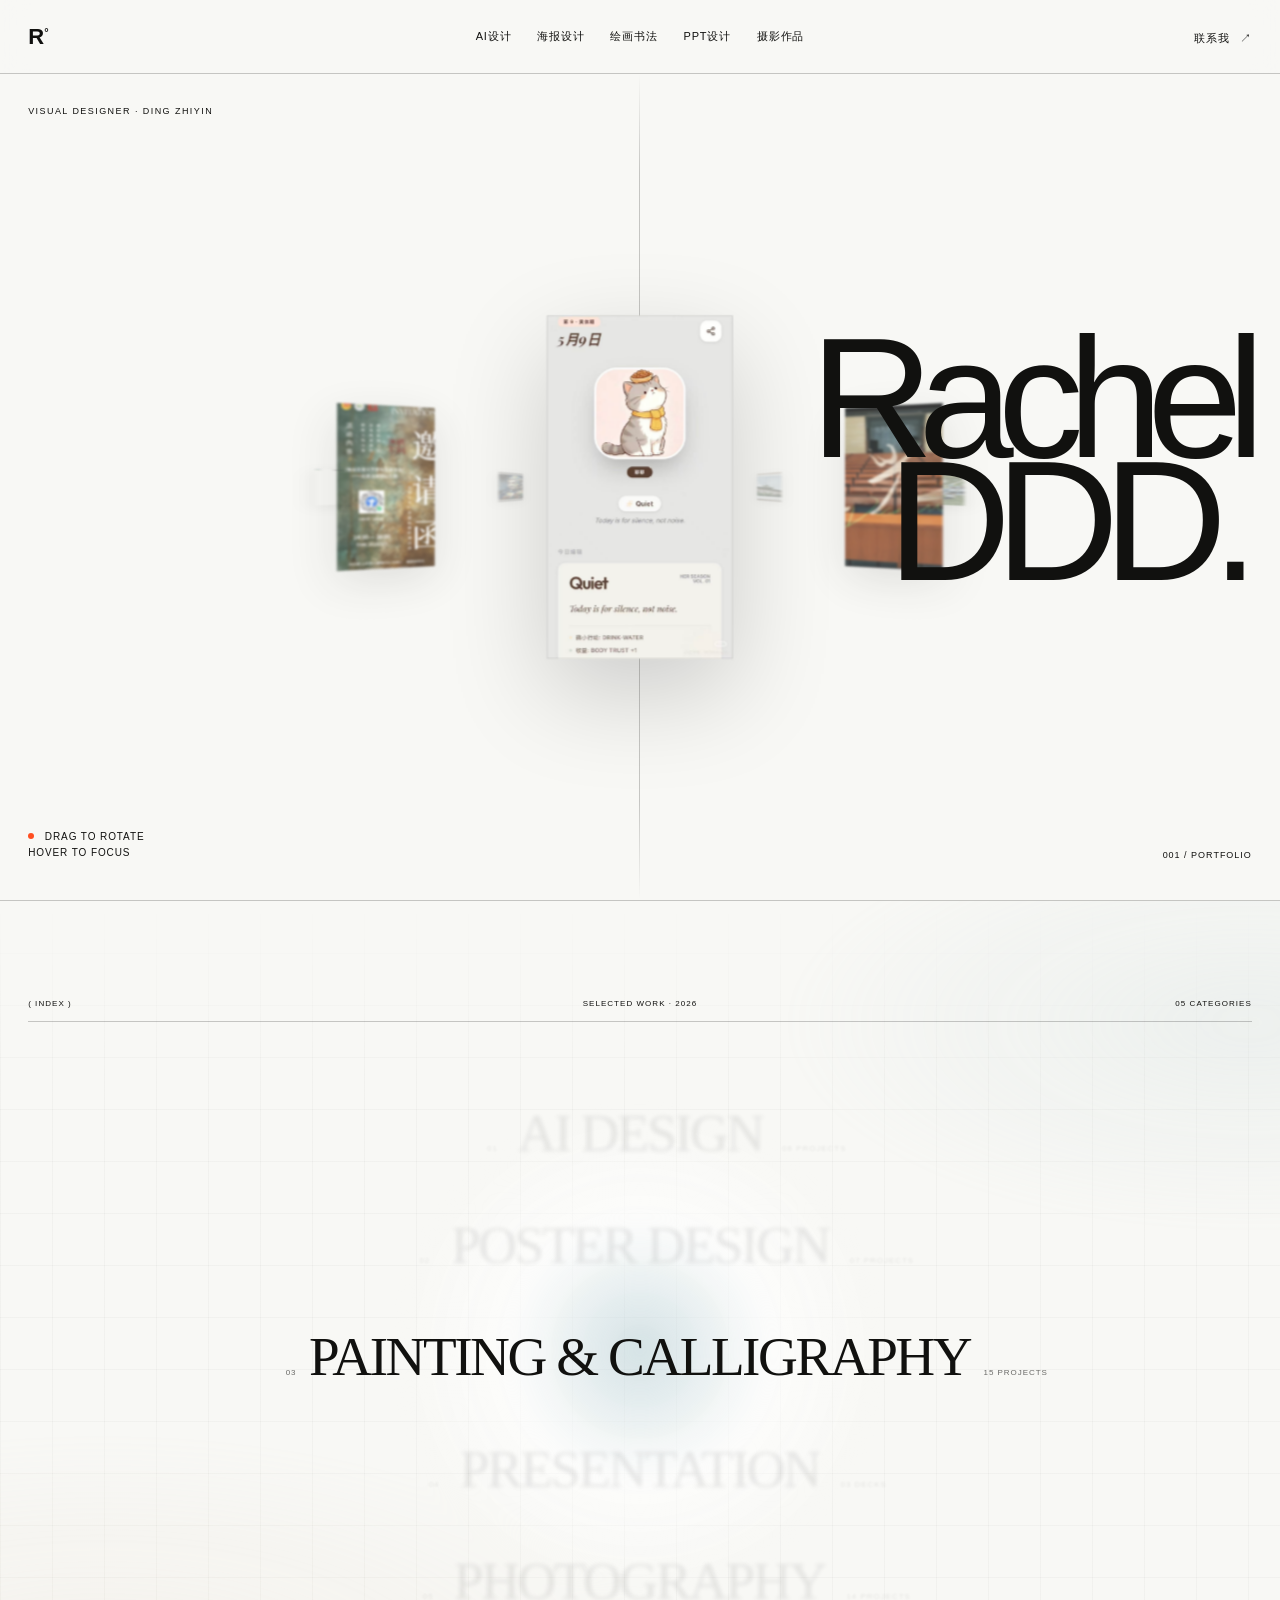
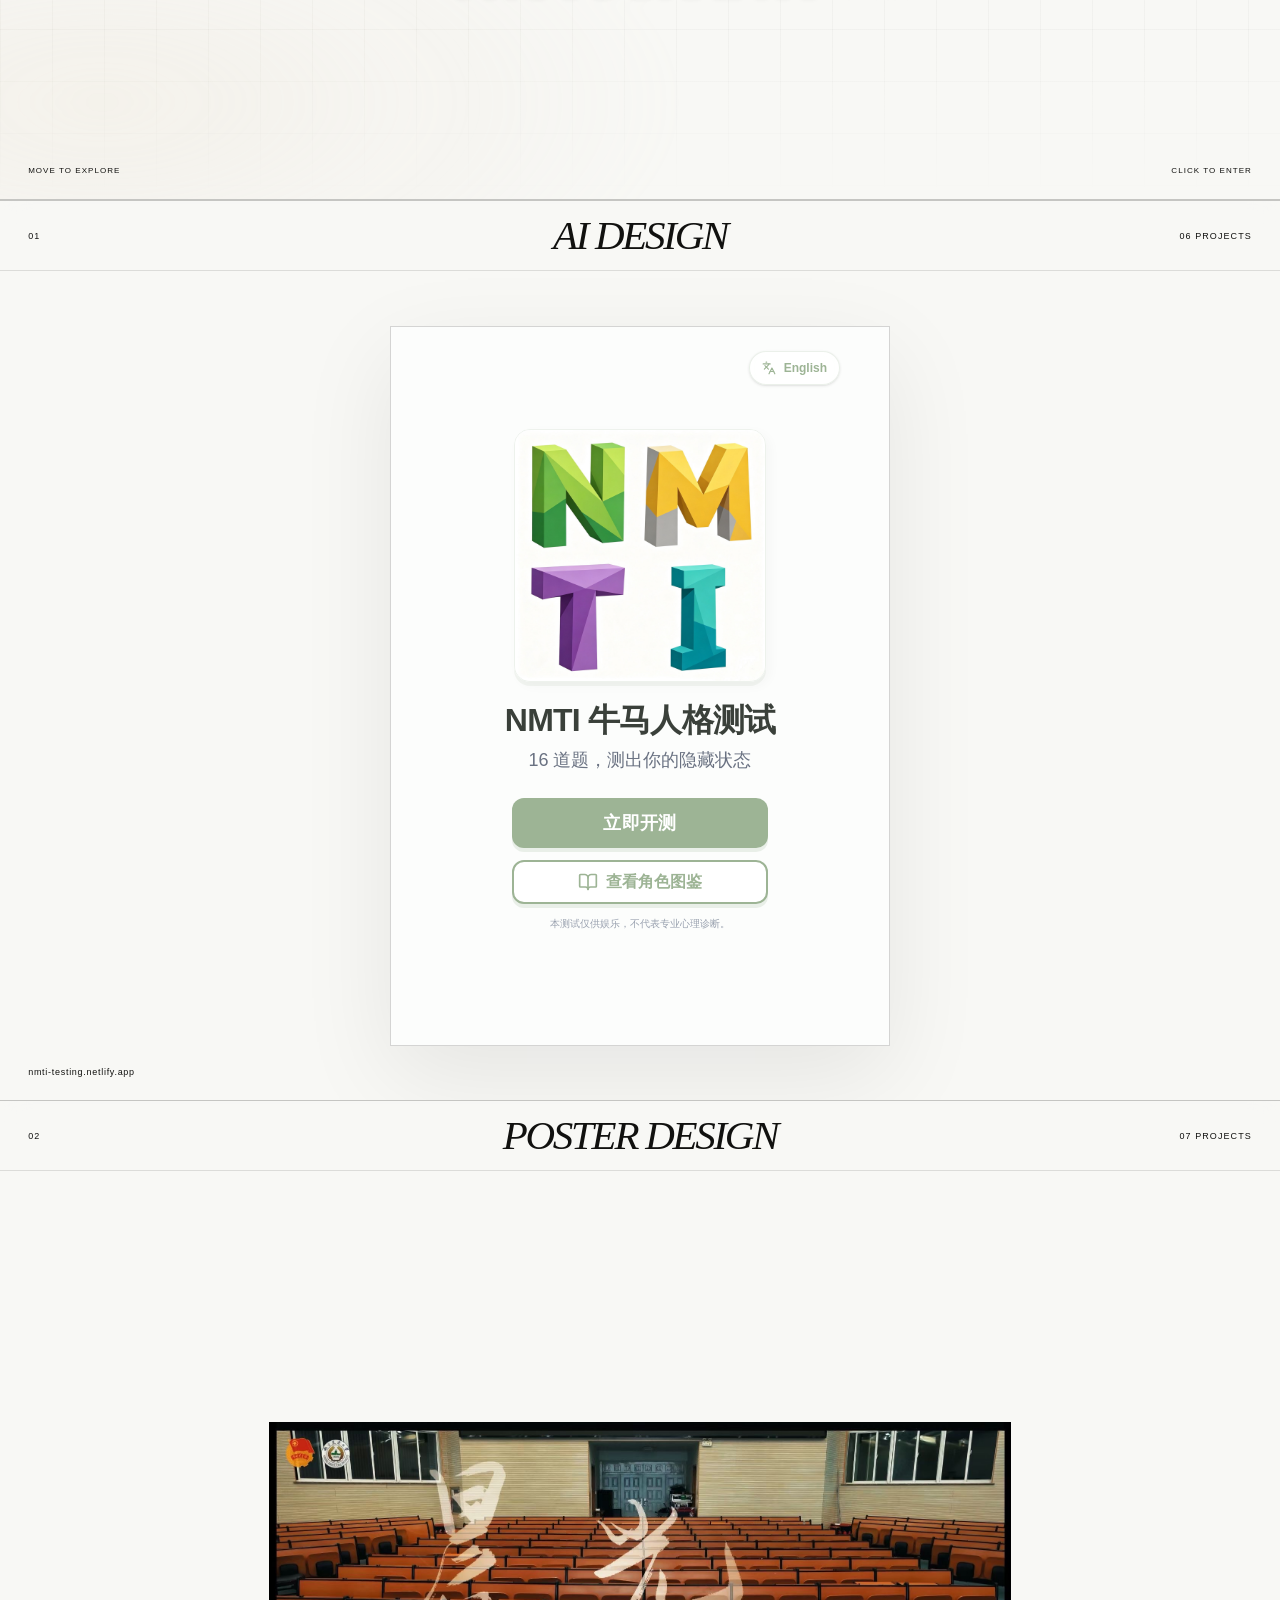
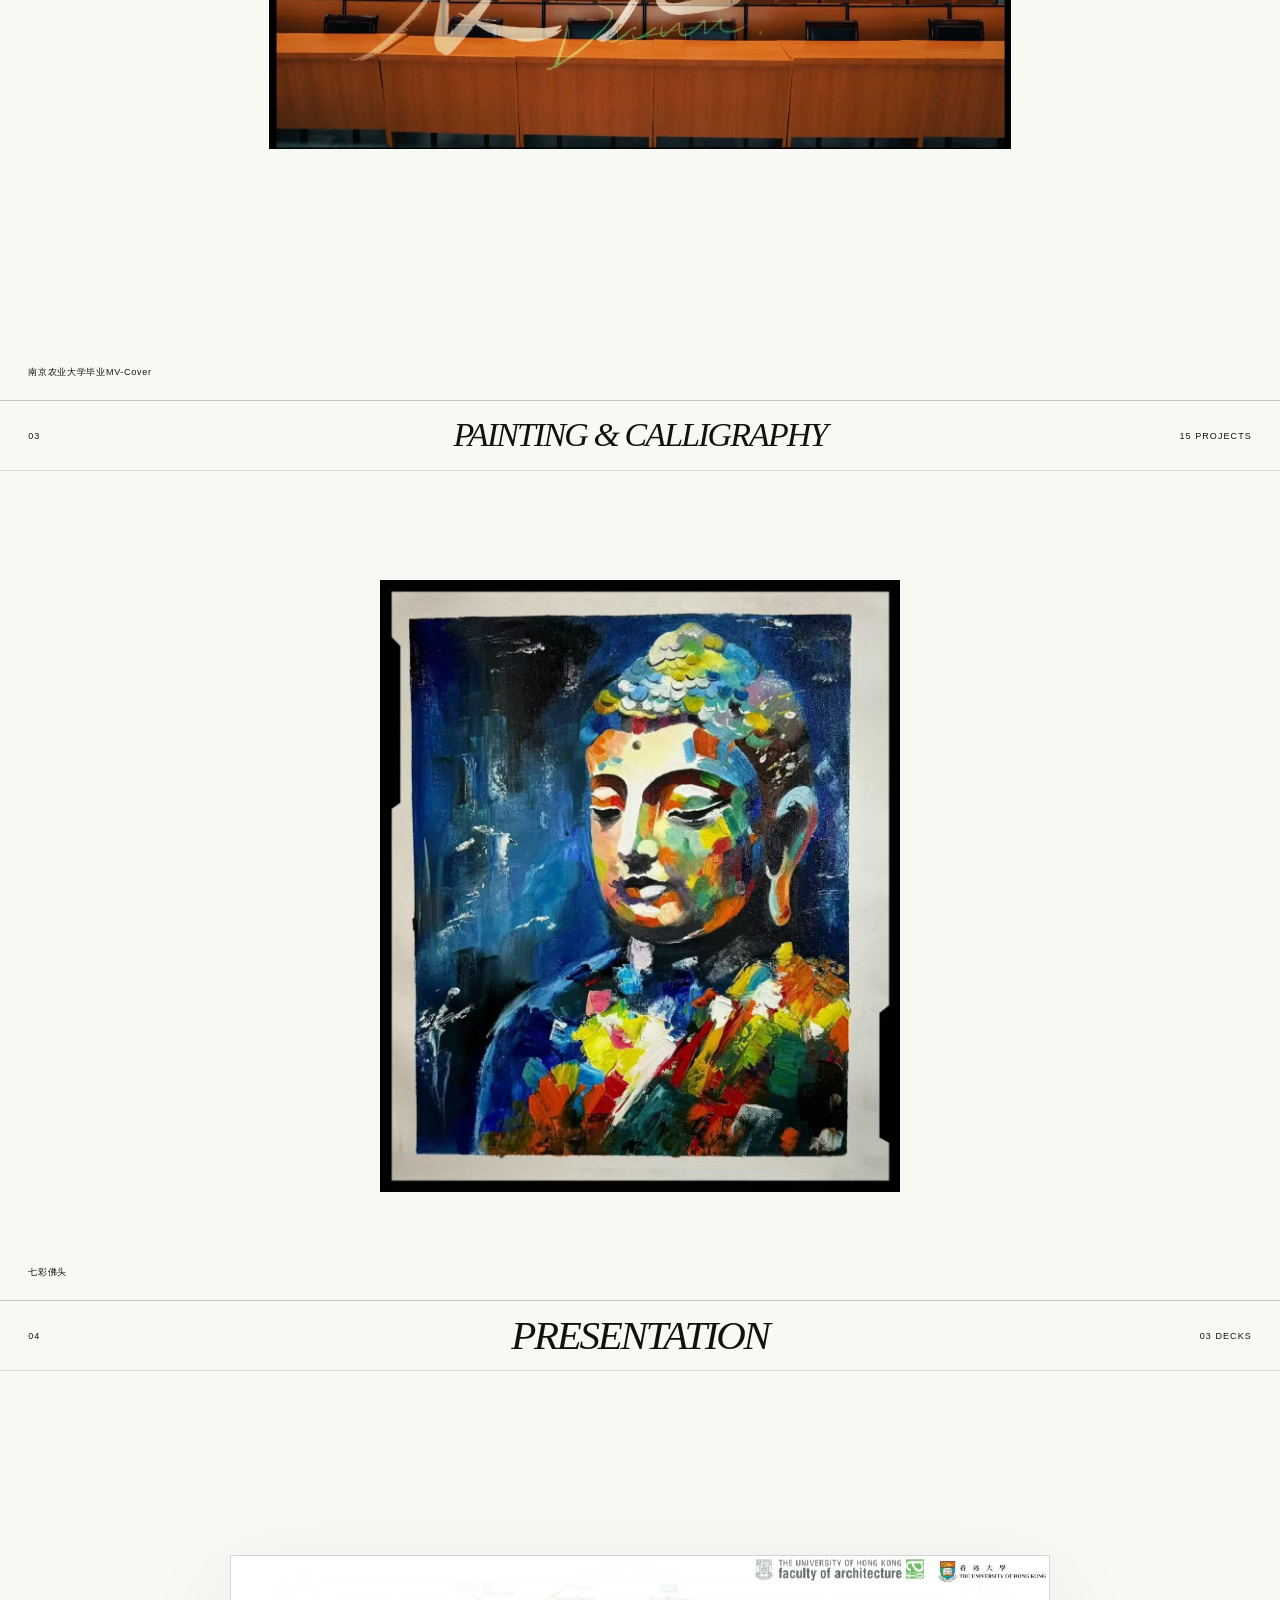
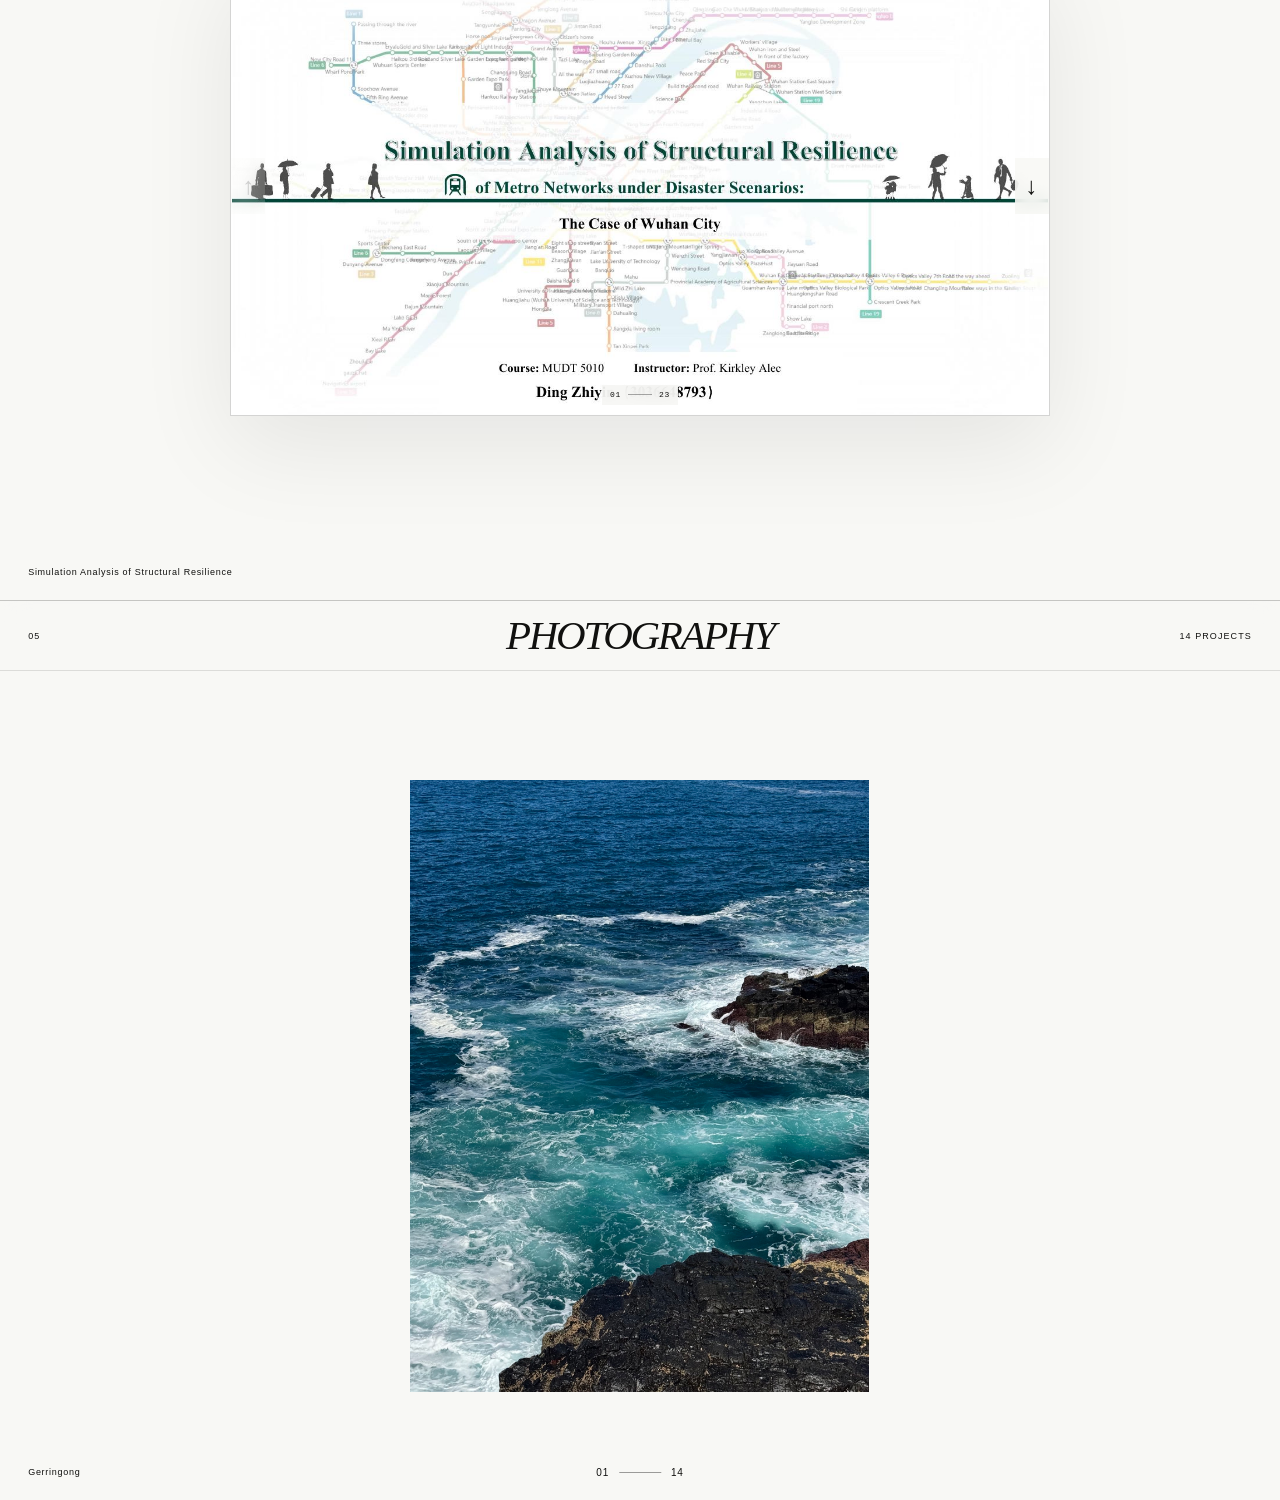
==== commit 5df4562b: "Use canonical NMTI embed URL" ====
--- a/preview.html
+++ b/preview.html
@@ -57,7 +57,7 @@
       <section class="project-section is-theme-active" id="category-1">
         <header class="project-heading"><span>01</span><h2>AI DESIGN</h2><span>06 PROJECTS</span></header>
         <div class="masonry-grid">
-          <figure class="project-item project-item--website project-item--interactive"><div class="website-viewer website-viewer--nmti"><picture><source media="(max-width: 800px)" type="image/webp" srcset="public/projects/ai/mobile/nmti.webp"><img class="website-poster" src="public/projects/ai/nmti.png" alt="NMTI 牛马人格测试网站预览" loading="lazy" decoding="async"></picture><iframe id="nmti-embed" data-src="public/nmti-app/index.html?v=20260815-3" title="NMTI 牛马人格测试网站作品" loading="eager" allow="fullscreen"></iframe><script>(() => { const frame = document.getElementById('nmti-embed'); if (frame && window.innerWidth > 800) frame.src = frame.dataset.src; })();</script></div><figcaption>nmti-testing.netlify.app</figcaption></figure>
+          <figure class="project-item project-item--website project-item--interactive"><div class="website-viewer website-viewer--nmti"><picture><source media="(max-width: 800px)" type="image/webp" srcset="public/projects/ai/mobile/nmti.webp"><img class="website-poster" src="public/projects/ai/nmti.png" alt="NMTI 牛马人格测试网站预览" loading="lazy" decoding="async"></picture><iframe id="nmti-embed" data-src="public/nmti-app/?v=20260815-4" title="NMTI 牛马人格测试网站作品" loading="eager" allow="fullscreen"></iframe><script>(() => { const frame = document.getElementById('nmti-embed'); if (frame && window.innerWidth > 800) frame.src = frame.dataset.src; })();</script></div><figcaption>nmti-testing.netlify.app</figcaption></figure>
           <figure class="project-item project-item--website"><div class="website-viewer"><iframe data-src="https://forseason.netlify.app/" title="forseason.netlify.app 网站作品" loading="lazy" allow="camera; microphone; fullscreen" referrerpolicy="strict-origin-when-cross-origin"></iframe><div class="website-fallback"><span>CAMERA EXPERIENCE</span><a href="https://forseason.netlify.app/" target="_blank" rel="noopener noreferrer">OPEN IN SAFARI ↗</a></div><a class="website-launch" href="https://forseason.netlify.app/" target="_blank" rel="noopener noreferrer">VISIT WEBSITE ↗</a></div><figcaption>forseason.netlify.app</figcaption></figure>
           <figure class="project-item"><video autoplay muted loop playsinline webkit-playsinline preload="metadata" poster="public/projects/ai/app-overview.jpg"><source src="public/projects/ai/birthday-gift-safari.m4v" type="video/x-m4v"><source src="public/projects/ai/birthday-gift-web.mp4" type="video/mp4"></video><figcaption>生日礼盒</figcaption></figure>
           <figure class="project-item"><img src="public/projects/ai/character-guide.png" alt="角色图鉴" loading="lazy"><figcaption>角色图鉴</figcaption></figure>
